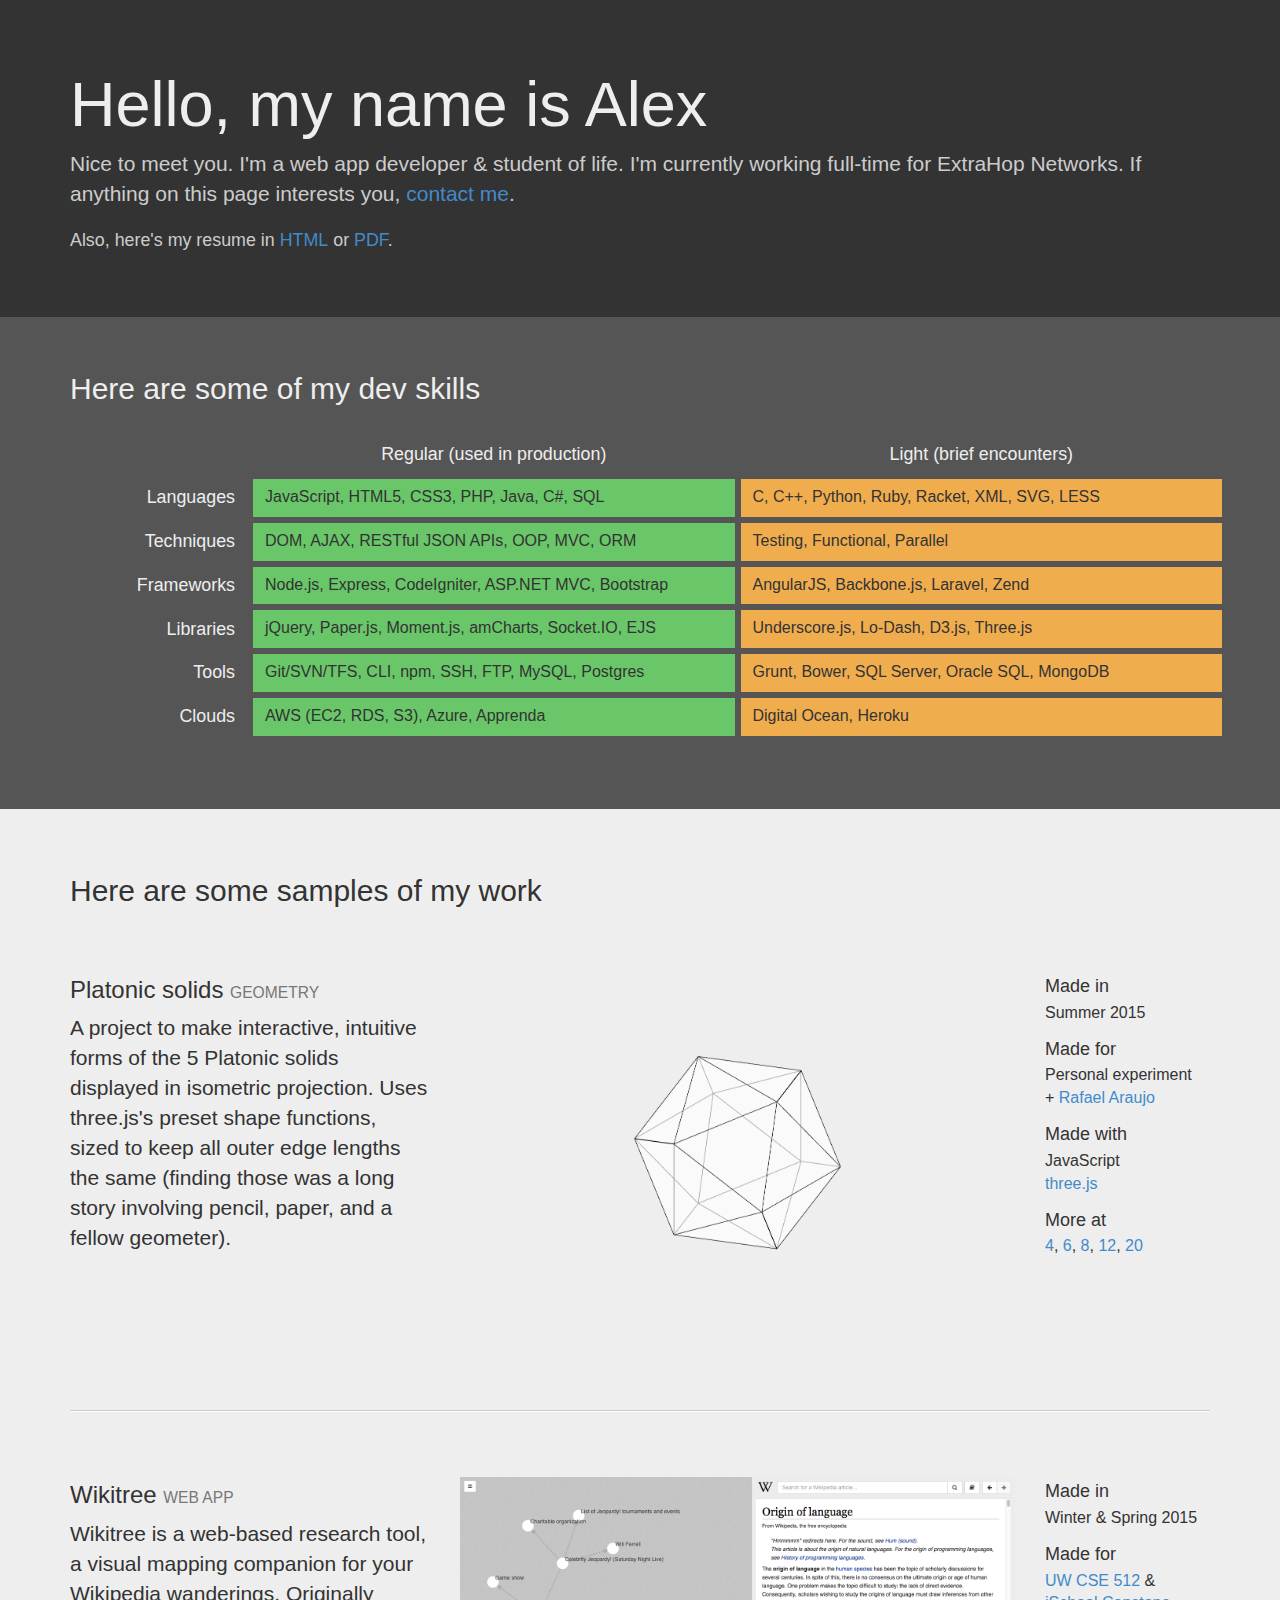
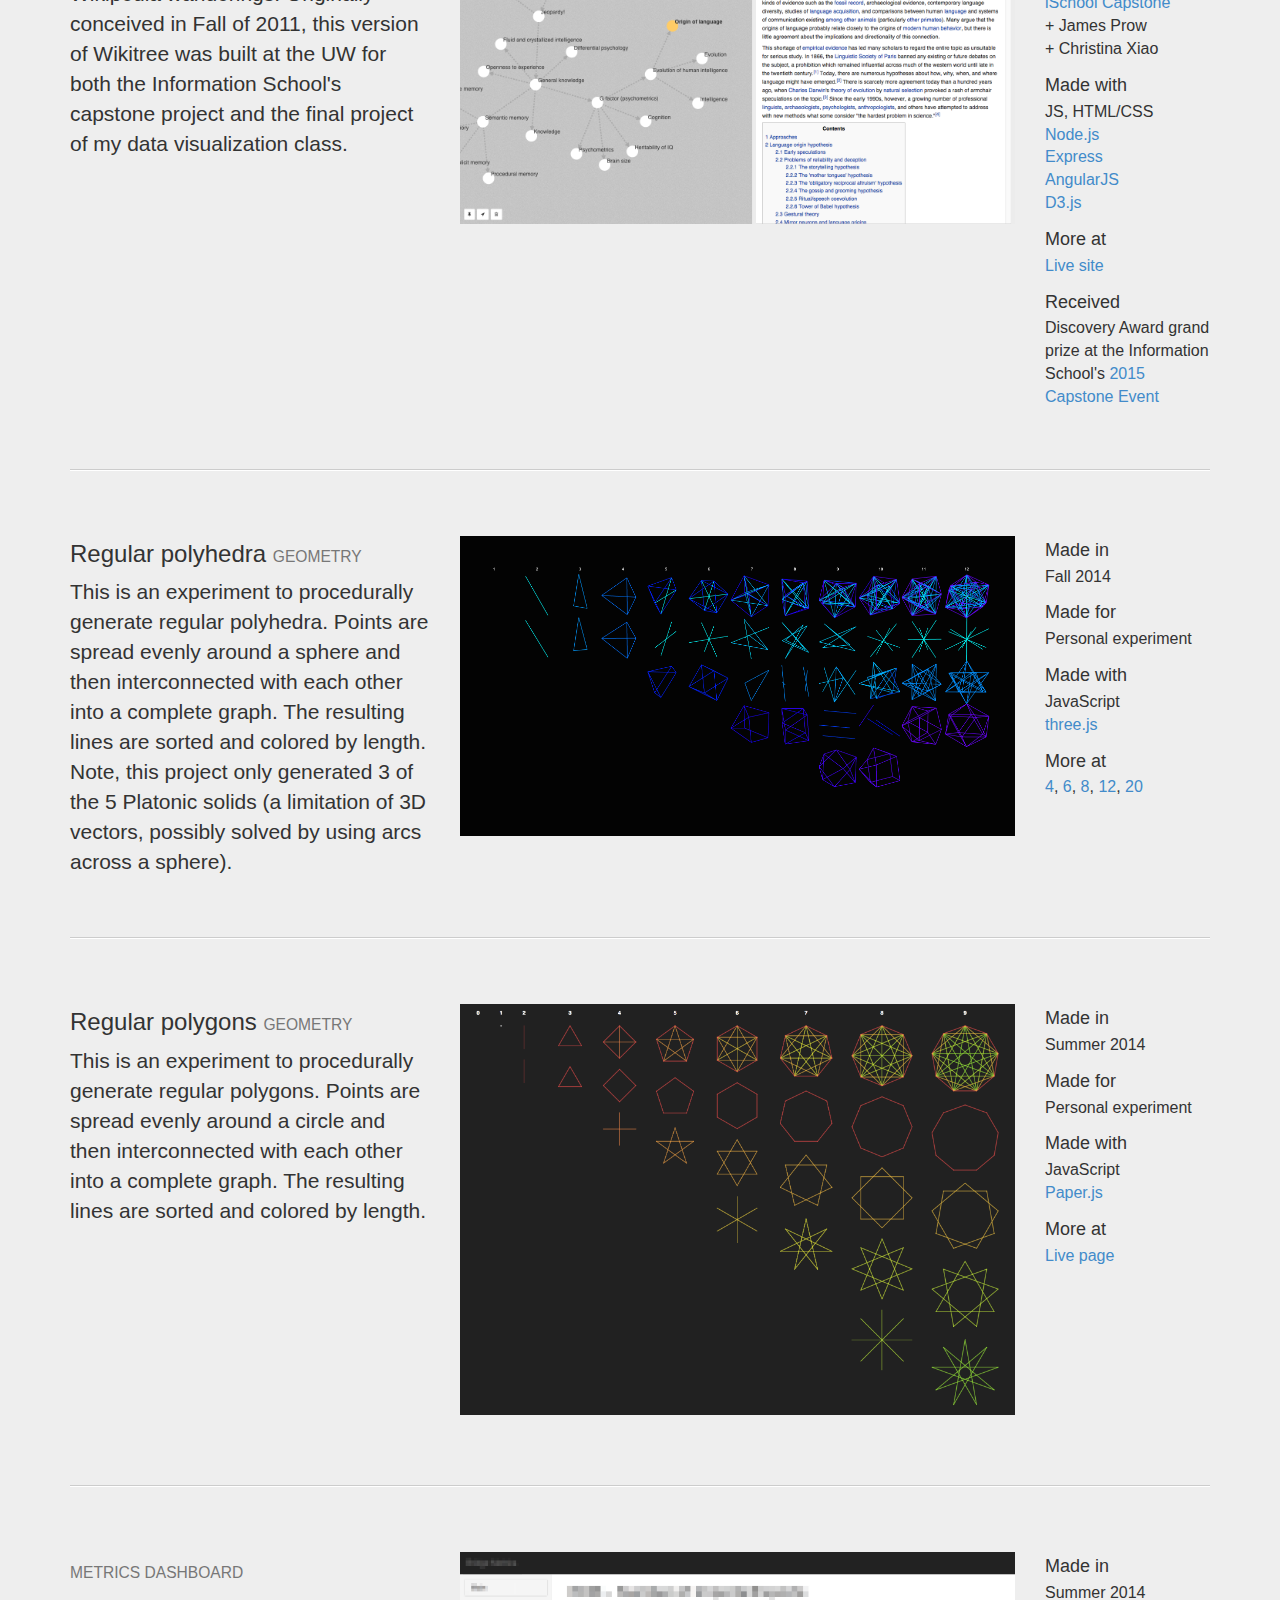
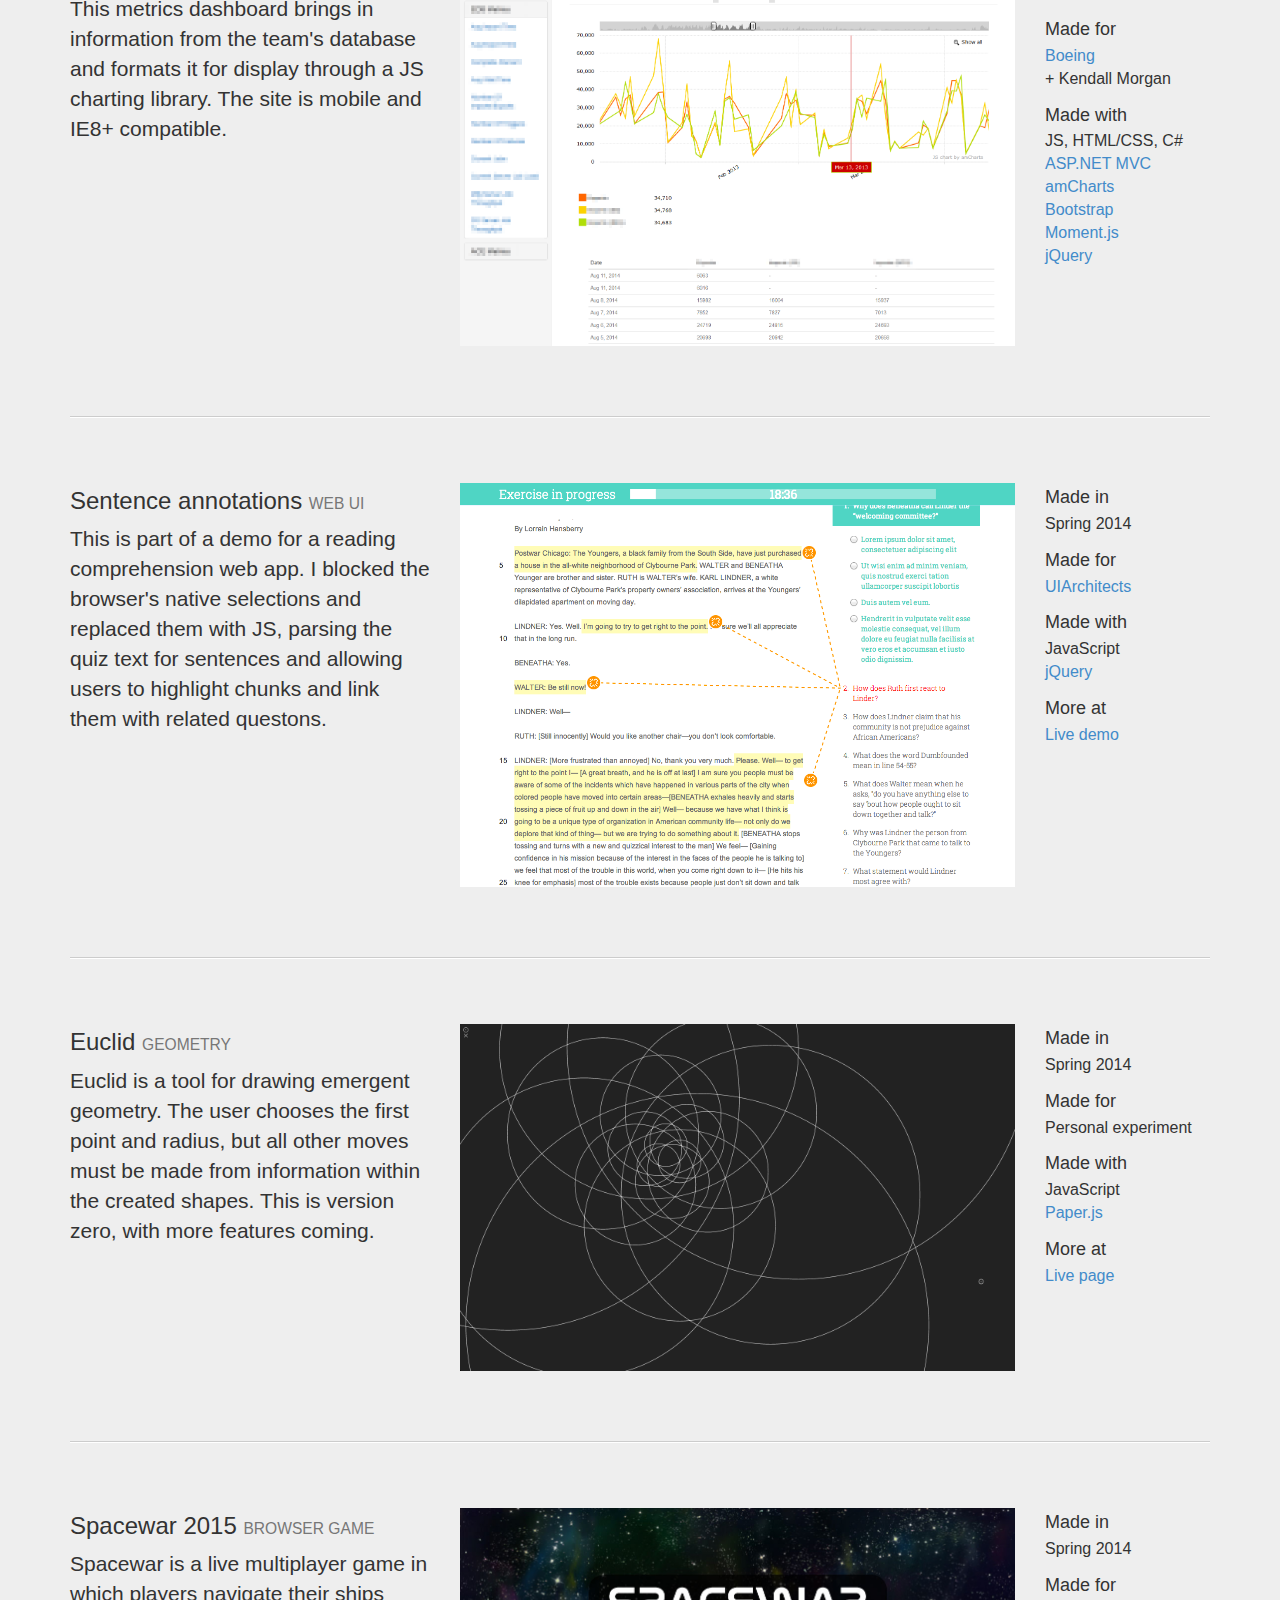
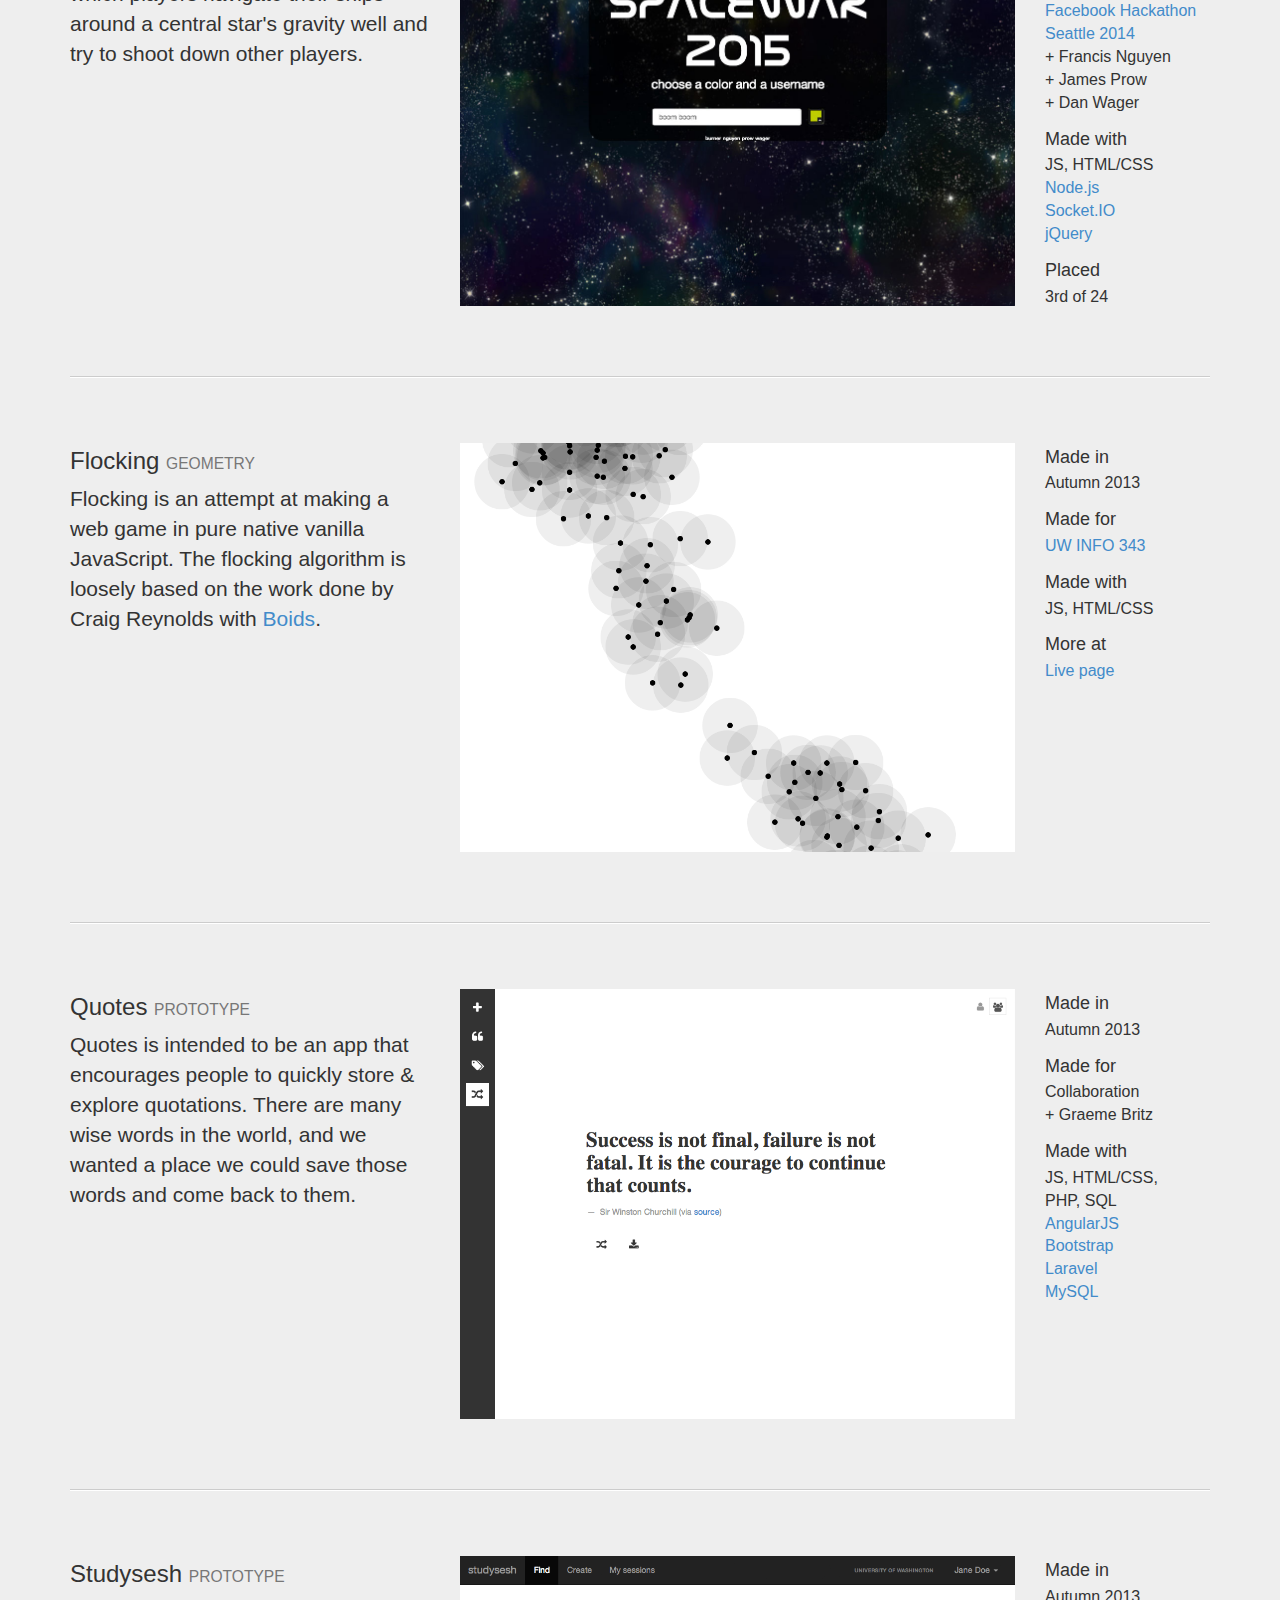
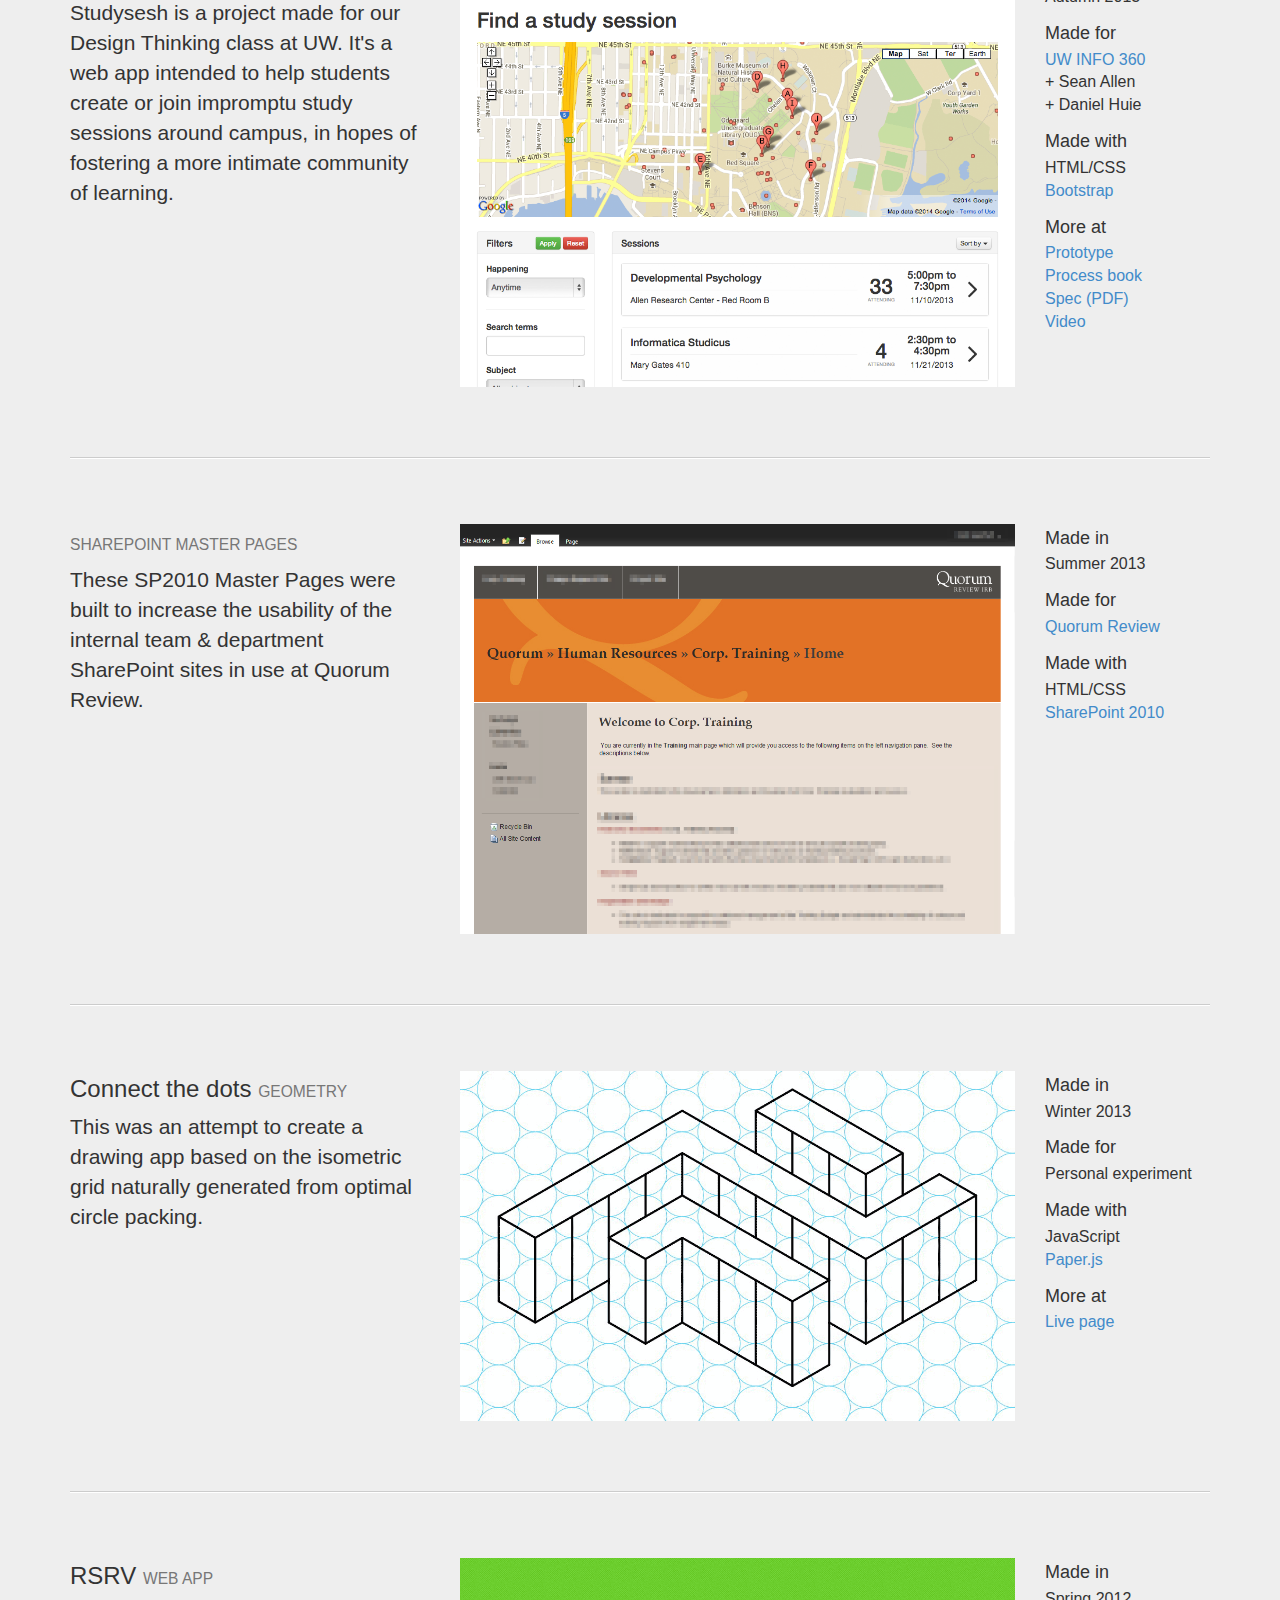
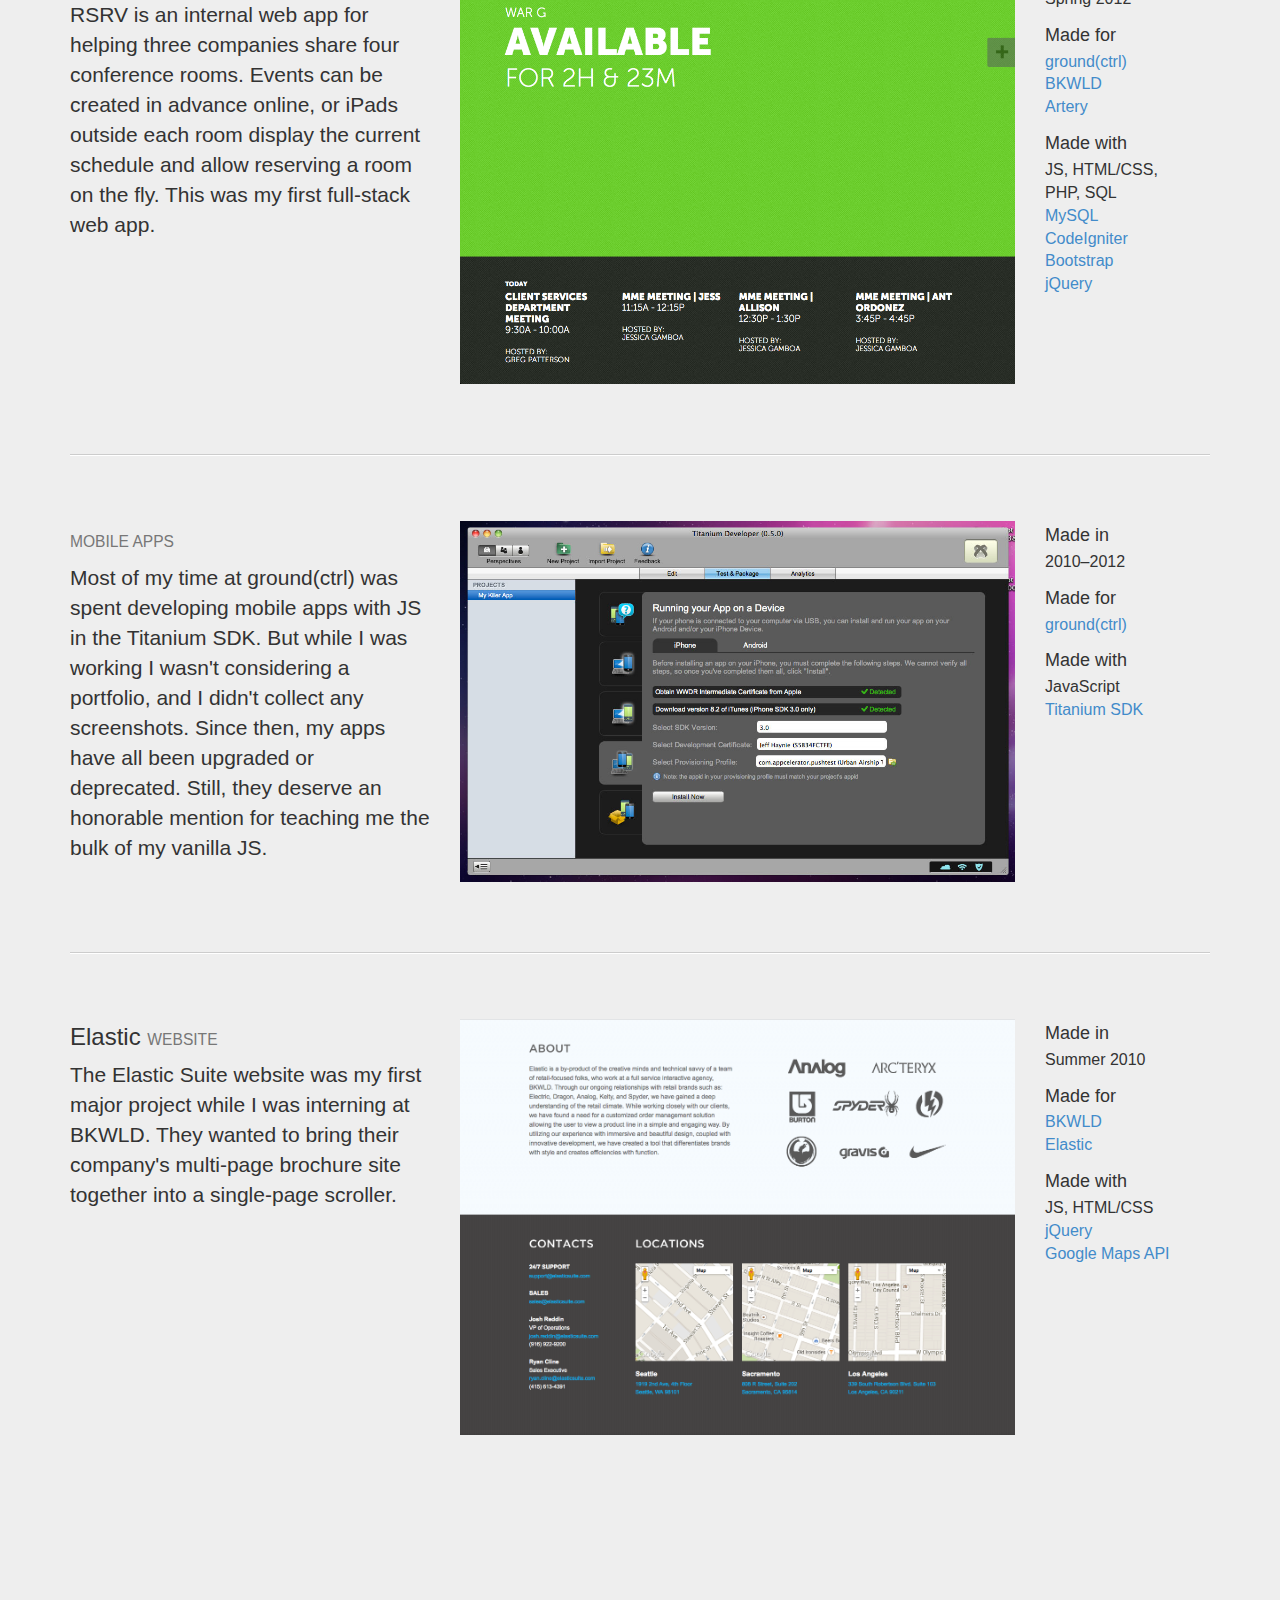
==== portfolio/index.html @ cf2a6597 "frist" ====
<!DOCTYPE html>
<html lang="en">
<head>
	<meta charset="utf-8">
	<meta http-equiv="X-UA-Compatible" content="IE=edge">
	<meta name="viewport" content="width=device-width, initial-scale=1">
	<title>Alex Burner - Portfolio</title>
	<meta name="author" content="Alex Burner">
	<meta name="description" content="Hello, this is a little about me as a developer and some samples of my work">
	<link rel="icon" type="image/ico" href="http://alexburner.com/favicon.ico">
	<link rel="stylesheet" type="text/css" href="css/bootstrap.min.css">
	<link rel="stylesheet" type="text/css" href="css/style.css">
	<script type="text/javascript" src="js/respond.js"></script>
</head>
<body>
	<div class="jumbotron hello-nice">
		<div class="container">
			<h1>
				Hello, my name is Alex
			</h1>
			<p>
				Nice to meet you. I'm a web app developer &amp; student of life. I'm currently working full-time for ExtraHop Networks. If anything on this page interests you, <a href="mailto:&#097;&#098;&#117;&#114;&#110;&#101;&#114;&#064;&#117;&#119;&#046;&#101;&#100;&#117;">contact&nbsp;me</a>.
			</p>
			<p>
				<small>
					Also, here's my resume in <a href="../resume" title="Alex Burner Resume 2014 - HTML">HTML</a>&nbsp;or&nbsp;<a href="../resume/files/Alex_Burner_Resume_2014.pdf" title="Alex Burner Resume 2014 - PDF">PDF</a>.
				</small>
			</p>
		</div>
	</div>
	<div class="jumbotron exp-lvls">
		<div class="container">
			<div class="row">
				<div class="col-sm-12">
					<h2>
						Here are some of my dev skills
					</h2>
				</div>
			</div>
		</div>
		<div class="container container-sm-height">
			<div class="row row-sm-height hidden-xs">
				<div class="col-sm-2 col-sm-height col-top">
					&nbsp;
				</div>
				<div class="col-sm-5 col-sm-height col-top">
					<div class="exp">
						<h3 class="title">
							Regular (used in production)
						</h3>
					</div>
				</div>
				<div class="col-sm-5 col-sm-height col-middle">
					<div class="exp">
						<h3 class="title">
							Light (brief encounters)
						</h3>
					</div>
				</div>
			</div>
			<div class="row row-sm-height visible-xs">
				<div class="col-sm-2 col-sm-height col-top">
					<h3 class="title">
						<i>
							Color key
						</i>
					</h3>
				</div>
				<div class="col-sm-5 col-sm-height col-top">
					<div class="exp-color exp-regular"></div>
					<div class="exp">
						<i>
							Regular (used in production)
						</i>
					</div>
				</div>
				<div class="col-sm-5 col-sm-height col-middle">
					<div class="exp-color exp-light"></div>
					<div class="exp">
						<i>
							Light (brief encounters)
						</i>
					</div>
				</div>
			</div>
			<div class="row row-sm-height">
				<div class="col-sm-2 col-sm-height col-middle">
					<h3 class="title">
						Languages
					</h3>
				</div>
				<div class="col-sm-5 col-sm-height col-top">
					<div class="exp-color exp-regular"></div>
					<div class="exp">
						JavaScript, HTML5, CSS3, PHP, Java, C#, SQL
					</div>
				</div>
				<div class="col-sm-5 col-sm-height col-top">
					<div class="exp-color exp-light"></div>
					<div class="exp">
						C, C++, Python, Ruby, Racket, XML, SVG, LESS
					</div>
				</div>
			</div>
			<div class="row row-sm-height">
				<div class="col-sm-2 col-sm-height col-middle">
					<h3 class="title">
						Techniques
					</h3>
				</div>
				<div class="col-sm-5 col-sm-height col-top">
					<div class="exp-color exp-regular"></div>
					<div class="exp">
						DOM, AJAX, RESTful JSON APIs, OOP, MVC, ORM
					</div>
				</div>
				<div class="col-sm-5 col-sm-height col-top">
					<div class="exp-color exp-light"></div>
					<div class="exp">
						Testing, Functional, Parallel
					</div>
				</div>
			</div>
			<div class="row row-sm-height">
				<div class="col-sm-2 col-sm-height col-middle">
					<h3 class="title">
						Frameworks
					</h3>
				</div>
				<div class="col-sm-5 col-sm-height col-top">
					<div class="exp-color exp-regular"></div>
					<div class="exp">
						Node.js, Express, CodeIgniter, ASP.NET MVC, Bootstrap
					</div>
				</div>
				<div class="col-sm-5 col-sm-height col-top">
					<div class="exp-color exp-light"></div>
					<div class="exp">
						AngularJS, Backbone.js, Laravel, Zend
					</div>
				</div>
			</div>
			<div class="row row-sm-height">
				<div class="col-sm-2 col-sm-height col-middle">
					<h3 class="title">
						Libraries
					</h3>
				</div>
				<div class="col-sm-5 col-sm-height col-top">
					<div class="exp-color exp-regular"></div>
					<div class="exp">
						jQuery, Paper.js, Moment.js, amCharts, Socket.IO, EJS
					</div>
				</div>
				<div class="col-sm-5 col-sm-height col-top">
					<div class="exp-color exp-light"></div>
					<div class="exp">
						Underscore.js, Lo-Dash, D3.js, Three.js
					</div>
				</div>
			</div>
			<div class="row row-sm-height">
				<div class="col-sm-2 col-sm-height col-middle">
					<h3 class="title">
						Tools
					</h3>
				</div>
				<div class="col-sm-5 col-sm-height col-top">
					<div class="exp-color exp-regular"></div>
					<div class="exp">
						Git/SVN/TFS, CLI, npm, SSH, FTP, MySQL, Postgres
					</div>
				</div>
				<div class="col-sm-5 col-sm-height col-top">
					<div class="exp-color exp-light"></div>
					<div class="exp">
						Grunt, Bower, SQL Server, Oracle SQL, MongoDB
					</div>
				</div>
			</div>
			<div class="row row-sm-height">
				<div class="col-sm-2 col-sm-height col-middle">
					<h3 class="title">
						Clouds
					</h3>
				</div>
				<div class="col-sm-5 col-sm-height col-top">
					<div class="exp-color exp-regular"></div>
					<div class="exp">
						AWS (EC2, RDS, S3), Azure, Apprenda
					</div>
				</div>
				<div class="col-sm-5 col-sm-height col-top">
					<div class="exp-color exp-light"></div>
					<div class="exp">
						Digital Ocean, Heroku
					</div>
				</div>
			</div>
		</div>
	</div>
	<div class="jumbotron work-samples">
		<div class="container">
			<div class="row">
				<div class="col-sm-12">
					<h2>
						Here are some samples of my work
					</h2>
				</div>
			</div>
			<div class="row">
				<div class="work-sample">
					<div class="col-lg-4 col-sm-12 description">
						<h3>
							Platonic solids
							<small>Geometry</small>
						</h3>
						<p>
							A project to make interactive, intuitive forms of the 5 Platonic solids displayed in isometric projection. Uses three.js's preset shape functions, sized to keep all outer edge lengths the same (finding those was a long story involving pencil, paper, and a fellow geometer).
						</p>
					</div>
					<div class="col-lg-6 col-sm-8">
						<div class="screenshot">
							<a href="http://patterns.website/experiments/threejs/polyhedra/readymade/opacity/12-icosa.html" title="Icosahedron">
								<img class="img-responsive" src="img/platonics.png">
							</a>
						</div>
					</div>
					<div class="col-lg-2 col-sm-4 metadata">
						<h4>
							Made in
						</h4>
						<ul class="list-unstyled">
							<li>
								Summer 2015
							</li>
						</ul>
						<h4>
							Made for
						</h4>
						<ul class="list-unstyled">
							<li>
								Personal experiment
							</li>
							<li>
								+
								<a href="http://www.rafael-araujo.com/" title="Rafael Araujo">
									Rafael Araujo
								</a>
							</li>
						</ul>
						<h4>
							Made with
						</h4>
						<ul class="list-unstyled">
							<li>
								JavaScript
							</li>
							<li>
								<a href="http://threejs.org/" title="three.js">
									three.js
								</a>
							</li>
						</ul>
						<h4>
							More at
						</h4>
						<ul class="list-unstyled">
							<li>
								<a href="http://patterns.website/experiments/threejs/polyhedra/readymade/opacity/04-tetra.html" title="Tetrahedron">
									4</a>,
								<a href="http://patterns.website/experiments/threejs/polyhedra/readymade/opacity/06-octa.html" title="Octahedron">
									6</a>,
								<a href="http://patterns.website/experiments/threejs/polyhedra/readymade/opacity/08-hexa.html" title="Hexahedron">
									8</a>,
								<a href="http://patterns.website/experiments/threejs/polyhedra/readymade/opacity/12-icosa.html" title="Icosahedron">
									12</a>,
								<a href="http://patterns.website/experiments/threejs/polyhedra/readymade/opacity/20-dodeca.html" title="Dodecahedron">
									20
								</a>
							</li>
						</ul>
					</div>
				</div>
			</div>
			<hr>
			<div class="row">
				<div class="work-sample">
					<div class="col-lg-4 col-sm-12 description">
						<h3>
							Wikitree
							<small>Web app</small>
						</h3>
						<p>
							Wikitree is a web-based research tool, a visual mapping companion for your Wikipedia wanderings. Originally conceived in Fall of 2011, this version of Wikitree was built at the UW for both the Information School's capstone project and the final project of my data visualization class.
						</p>
					</div>
					<div class="col-lg-6 col-sm-8">
						<div class="screenshot">
							<a href="http://wikitree.website" title="Wikitree">
								<img class="img-responsive" src="img/wikitree.png">
							</a>
						</div>
					</div>
					<div class="col-lg-2 col-sm-4 metadata">
						<h4>
							Made in
						</h4>
						<ul class="list-unstyled">
							<li>
								Winter &amp; Spring 2015
							</li>
						</ul>
						<h4>
							Made for
						</h4>
						<ul class="list-unstyled">
							<li>
								<a href="http://courses.cs.washington.edu/courses/cse512/15sp/" title="UW CSE 512">
									UW CSE 512
								</a>
								&amp;
							</li>
							<li>
								<a href="https://ischool.uw.edu/capstone" title="Information School capstone">
									iSchool Capstone
								</a>
							</li>
							<li>
								+ James Prow
							</li>
							<li>
								+ Christina Xiao
							</li>
						</ul>
						<h4>
							Made with
						</h4>
						<ul class="list-unstyled">
							<li>
								JS, HTML/CSS
							</li>
							<li>
								<a href="https://nodejs.org/" title="Node.js">
									Node.js
								</a>
							</li>
							<li>
								<a href="http://expressjs.com/" title="Express">
									Express
								</a>
							</li>
							<li>
								<a href="https://angularjs.org/" title="AngularJS">
									AngularJS
								</a>
							</li>
							<li>
								<a href="http://d3js.org/" title="D3.js">
									D3.js
								</a>
							</li>
						</ul>
						<h4>
							More at
						</h4>
						<ul class="list-unstyled">
							<li>
								<a href="http://wikitree.website" title="Wikitree">
									Live site
								</a>
							</li>
						</ul>
						<h4>
							Received
						</h4>
						<ul class="list-unstyled">
							<li>
								Discovery Award grand prize at the Information School's
								<a href="https://ischool.uw.edu/capstone/2015-capstone-event" title="2015 Capstone Event">
									2015 Capstone Event
								</a>
							</li>
						</ul>
					</div>
				</div>
			</div>
			<hr>
			<div class="row">
				<div class="work-sample">
					<div class="col-lg-4 col-sm-12 description">
						<h3>
							Regular polyhedra
							<small>Geometry</small>
						</h3>
						<p>
							This is an experiment to procedurally generate regular polyhedra. Points are spread evenly around a sphere and then interconnected with each other into a complete graph. The resulting lines are sorted and colored by length. Note, this project only generated 3 of the 5 Platonic solids (a limitation of 3D vectors, possibly solved by using arcs across a sphere).
						</p>
					</div>
					<div class="col-lg-6 col-sm-8">
						<div class="screenshot">
							<a href="http://patterns.website/experiments/threejs/polyhedra/explode-series.html" title="Regular polyhedra">
								<img class="img-responsive" src="img/polyhedra.png">
							</a>
						</div>
					</div>
					<div class="col-lg-2 col-sm-4 metadata">
						<h4>
							Made in
						</h4>
						<ul class="list-unstyled">
							<li>
								Fall 2014
							</li>
						</ul>
						<h4>
							Made for
						</h4>
						<ul class="list-unstyled">
							<li>
								Personal experiment
							</li>
						</ul>
						<h4>
							Made with
						</h4>
						<ul class="list-unstyled">
							<li>
								JavaScript
							</li>
							<li>
								<a href="http://threejs.org/" title="three.js">
									three.js
								</a>
							</li>
						</ul>
						<h4>
							More at
						</h4>
						<ul class="list-unstyled">
							<li>
								<a href="http://patterns.website/experiments/threejs/polyhedra/plato-1/04-tetrahedron.html" title="Tetrahedron(?)">
									4</a>,
								<a href="http://patterns.website/experiments/threejs/polyhedra/plato-1/06-octahedron.html" title="Octahedron(?)">
									6</a>,
								<a href="http://patterns.website/experiments/threejs/polyhedra/plato-1/08-hexahedron.html" title="Hexahedron(?)">
									8</a>,
								<a href="http://patterns.website/experiments/threejs/polyhedra/plato-1/12-icosahedron.html" title="Icosahedron(?)">
									12</a>,
								<a href="http://patterns.website/experiments/threejs/polyhedra/plato-1/20-dodecahedron.html" title="Dodecahedron(?)">
									20
								</a>
							</li>
						</ul>
					</div>
				</div>
			</div>
			<hr>
			<div class="row">
				<div class="work-sample">
					<div class="col-lg-4 col-sm-12 description">
						<h3>
							Regular polygons
							<small>Geometry</small>
						</h3>
						<p>
							This is an experiment to procedurally generate regular polygons. Points are spread evenly around a circle and then interconnected with each other into a complete graph. The resulting lines are sorted and colored by length.
						</p>
					</div>
					<div class="col-lg-6 col-sm-8">
						<div class="screenshot">
							<a href="http://patterns.website/experiments/paperjs/other/polygon-numbers.html" title="Regular polygons">
								<img class="img-responsive" src="img/polygons.png">
							</a>
						</div>
					</div>
					<div class="col-lg-2 col-sm-4 metadata">
						<h4>
							Made in
						</h4>
						<ul class="list-unstyled">
							<li>
								Summer 2014
							</li>
						</ul>
						<h4>
							Made for
						</h4>
						<ul class="list-unstyled">
							<li>
								Personal experiment
							</li>
						</ul>
						<h4>
							Made with
						</h4>
						<ul class="list-unstyled">
							<li>
								JavaScript
							</li>
							<li>
								<a href="http://paperjs.org/" title="Paper.js">
									Paper.js
								</a>
							</li>
						</ul>
						<h4>
							More at
						</h4>
						<ul class="list-unstyled">
							<li>
								<a href="http://patterns.website/experiments/paperjs/other/polygon-numbers.html" title="Regular polygons">
									Live page
								</a>
							</li>
						</ul>
					</div>
				</div>
			</div>
			<hr>
			<div class="row">
				<div class="work-sample">
					<div class="col-lg-4 col-sm-12 description">
						<h3>
							<small>Metrics dashboard</small>
						</h3>
						<p>
							This metrics dashboard brings in information from the team's database and formats it for display through a JS charting library. The site is mobile and IE8+ compatible.
						</p>
					</div>
					<div class="col-lg-6 col-sm-8">
						<div class="screenshot">
							<a href="img/boeing.png" title="Boeing analytics screenshot">
								<img class="img-responsive" src="img/boeing.png">
							</a>
						</div>
					</div>
					<div class="col-lg-2 col-sm-4 metadata">
						<h4>
							Made in
						</h4>
						<ul class="list-unstyled">
							<li>
								Summer 2014
							</li>
						</ul>
						<h4>
							Made for
						</h4>
						<ul class="list-unstyled">
							<li>
								<a href="http://www.boeing.com/" title="Boeing">
									Boeing
								</a>
							</li>
							<li>
								+ Kendall Morgan
							</li>
						</ul>
						<h4>
							Made with
						</h4>
						<ul class="list-unstyled">
							<li>
								JS, HTML/CSS, C#
							</li>
							<li>
								<a href="http://www.asp.net/mvc" title="ASP.NET MVC">
									ASP.NET MVC
								</a>
							</li>
							<li>
								<a href="http://www.amcharts.com/javascript-charts/" title="amCharts">
									amCharts
								</a>
							</li>
							<li>
								<a href="http://getbootstrap.com/" title="Bootstrap">
									Bootstrap
								</a>
							</li>
							<li>
								<a href="http://momentjs.com/" title="Moment.js">
									Moment.js
								</a>
							</li>
							<li>
								<a href="http://jquery.com/" title="jQuery">
									jQuery
								</a>
							</li>
						</ul>
					</div>
				</div>
			</div>
			<hr>
			<div class="row">
				<div class="work-sample">
					<div class="col-lg-4 col-sm-12 description">
						<h3>
							Sentence annotations
							<small>Web UI</small>
						</h3>
						<p>
							This is part of a demo for a reading comprehension web app. I blocked the browser's native selections and replaced them with JS, parsing the quiz text for sentences and allowing users to highlight chunks and link them with related questons.
						</p>
					</div>
					<div class="col-lg-6 col-sm-8">
						<div class="screenshot">
							<a href="http://r2c.originalburn.com/sentence-annotation/R2C02-s2e-answerquestions.html" title="R2C sentence annotation demo">
								<img class="img-responsive" src="img/r2c.png">
							</a>
						</div>
					</div>
					<div class="col-lg-2 col-sm-4 metadata">
						<h4>
							Made in
						</h4>
						<ul class="list-unstyled">
							<li>
								Spring 2014
							</li>
						</ul>
						<h4>
							Made for
						</h4>
						<ul class="list-unstyled">
							<li>
								<a href="http://uiarchitects.com/" title="UIArchitects">
									UIArchitects
								</a>
							</li>
						</ul>
						<h4>
							Made with
						</h4>
						<ul class="list-unstyled">
							<li>
								JavaScript
							</li>
							<li>
								<a href="http://jquery.com/" title="jQuery">
									jQuery
								</a>
							</li>
						</ul>
						<h4>
							More at
						</h4>
						<ul class="list-unstyled">
							<li>
								<a href="http://r2c.originalburn.com/sentence-annotation/R2C02-s2e-answerquestions.html" title="R2C sentence annotation demo">
									Live demo
								</a>
							</li>
						</ul>
					</div>
				</div>
			</div>
			<hr>
			<div class="row">
				<div class="work-sample">
					<div class="col-lg-4 col-sm-12 description">
						<h3>
							Euclid
							<small>Geometry</small>
						</h3>
						<p>
							Euclid is a tool for drawing emergent geometry. The user chooses the first point and radius, but all other moves must be made from information within the created shapes. This is version zero, with more features coming.
						</p>
					</div>
					<div class="col-lg-6 col-sm-8">
						<div class="screenshot">
							<a href="http://knickknacks.originalburn.com/drawtool/euclid/zero.html" title="Euclid screenshot">
								<img class="img-responsive" src="img/euclid.png">
							</a>
						</div>
					</div>
					<div class="col-lg-2 col-sm-4 metadata">
						<h4>
							Made in
						</h4>
						<ul class="list-unstyled">
							<li>
								Spring 2014
							</li>
						</ul>
						<h4>
							Made for
						</h4>
						<ul class="list-unstyled">
							<li>
								Personal experiment
							</li>
						</ul>
						<h4>
							Made with
						</h4>
						<ul class="list-unstyled">
							<li>
								JavaScript
							</li>
							<li>
								<a href="http://paperjs.org/" title="Paper.js">
									Paper.js
								</a>
							</li>
						</ul>
						<h4>
							More at
						</h4>
						<ul class="list-unstyled">
							<li>
								<a href="http://knickknacks.originalburn.com/drawtool/euclid/zero.html" title="Euclid">
									Live page
								</a>
							</li>
						</ul>
					</div>
				</div>
			</div>
			<hr>
			<div class="row">
				<div class="work-sample">
					<div class="col-lg-4 col-sm-12 description">
						<h3>
							Spacewar 2015
							<small>Browser game</small>
						</h3>
						<p>
							Spacewar is a live multiplayer game in which players navigate their ships around a central star's gravity well and try to shoot down other players.
						</p>
					</div>
					<div class="col-lg-6 col-sm-8">
						<div class="screenshot">
							<a href="img/spacewar.jpg" title="SpaceWar screenshot">
								<img class="img-responsive" src="img/spacewar.jpg">
							</a>
						</div>
					</div>
					<div class="col-lg-2 col-sm-4 metadata">
						<h4>
							Made in
						</h4>
						<ul class="list-unstyled">
							<li>
								Spring 2014
							</li>
						</ul>
						<h4>
							Made for
						</h4>
						<ul class="list-unstyled">
							<li>
								<a href="https://www.facebook.com/events/780426148649298/" title="Facebook Hackathon Seattle 2014">
									Facebook Hackathon Seattle&nbsp;2014
								</a>
							</li>
							<li>
								+ Francis Nguyen
							</li>
							<li>
								+ James Prow
							</li>
							<li>
								+ Dan Wager
							</li>
						</ul>
						<h4>
							Made with
						</h4>
						<ul class="list-unstyled">
							<li>
								JS, HTML/CSS
							</li>
							<li>
								<a href="http://nodejs.org/" title="Node.js">
									Node.js
								</a>
							</li>
							<li>
								<a href="http://socket.io/" title="Socket.IO">
									Socket.IO
								</a>
							</li>
							<li>
								<a href="http://jquery.com/" title="jQuery">
									jQuery
								</a>
							</li>
						</ul>
						<h4>
							Placed
						</h4>
						<ul class="list-unstyled">
							<li>
								3rd of 24
							</li>
						</ul>
					</div>
				</div>
			</div>
			<hr>
			<div class="row">
				<div class="work-sample">
					<div class="col-lg-4 col-sm-12 description">
						<h3>
							Flocking
							<small>Geometry</small>
						</h3>
						<p>
							Flocking is an attempt at making a web game in pure native vanilla JavaScript. The flocking algorithm is loosely based on the work done by Craig Reynolds with <a href="http://www.red3d.com/cwr/boids/" title="Boids">Boids</a>.
						</p>
					</div>
					<div class="col-lg-6 col-sm-8">
						<div class="screenshot">
							<a href="http://flocking.originalburn.com/flock.html" title="Flocking screenshot">
								<img class="img-responsive" src="img/flocking.png">
							</a>
						</div>
					</div>
					<div class="col-lg-2 col-sm-4 metadata">
						<h4>
							Made in
						</h4>
						<ul class="list-unstyled">
							<li>
								Autumn 2013
							</li>
						</ul>
						<h4>
							Made for
						</h4>
						<ul class="list-unstyled">
							<li>
								<a href="http://www.washington.edu/students/crscat/info.html#info343" title="UW INFO 343">
									UW INFO 343
								</a>
							</li>
						</ul>
						<h4>
							Made with
						</h4>
						<ul class="list-unstyled">
							<li>
								JS, HTML/CSS
							</li>
						</ul>
						<h4>
							More at
						</h4>
						<ul class="list-unstyled">
							<li>
								<a href="http://flocking.originalburn.com/flock.html" title="Flocking">
									Live page
								</a>
							</li>
						</ul>
					</div>
				</div>
			</div>
			<hr>
			<div class="row">
				<div class="work-sample">
					<div class="col-lg-4 col-sm-12 description">
						<h3>
							Quotes
							<small>Prototype</small>
						</h3>
						<p>
							Quotes is intended to be an app that encourages people to quickly store &amp; explore quotations. There are many wise words in the world, and we wanted a place we could save those words and come back to them.
						</p>
					</div>
					<div class="col-lg-6 col-sm-8">
						<div class="screenshot">
							<a href="img/quotes.png" title="Quotes screenshot">
								<img class="img-responsive" src="img/quotes.png">
							</a>
						</div>
					</div>
					<div class="col-lg-2 col-sm-4 metadata">
						<h4>
							Made in
						</h4>
						<ul class="list-unstyled">
							<li>
								Autumn 2013
							</li>
						</ul>
						<h4>
							Made for
						</h4>
						<ul class="list-unstyled">
							<li>
								Collaboration
							</li>
							<li>
								+
								Graeme Britz
							</li>
						</ul>
						<h4>
							Made with
						</h4>
						<ul class="list-unstyled">
							<li>
								JS, HTML/CSS, PHP,&nbsp;SQL
							</li>
							<li>
								<a href="https://angularjs.org/" title="AngularJS">
									AngularJS
								</a>
							</li>
							<li>
								<a href="http://getbootstrap.com/" title="Bootstrap">
									Bootstrap
								</a>
							</li>
							<li>
								<a href="http://laravel.com/" title="Laravel">
									Laravel
								</a>
							</li>
							<li>
								<a href="http://www.mysql.com/" title="MySQL">
									MySQL
								</a>
							</li>
						</ul>
					</div>
				</div>
			</div>
			<hr>
			<div class="row">
				<div class="work-sample">
					<div class="col-lg-4 col-sm-12 description">
						<h3>
							Studysesh
							<small>Prototype</small>
						</h3>
						<p>
							Studysesh is a project made for our Design Thinking class at UW. It's a web app intended to help students create or join impromptu study sessions around campus, in hopes of fostering a more intimate community of learning.
						</p>
					</div>
					<div class="col-lg-6 col-sm-8">
						<div class="screenshot">
							<a href="http://pages.originalburn.com/studysesh/find.html" title="Studysesh Prototype" title="Studysesh screenshot">
								<img class="img-responsive" src="img/studysesh.png">
							</a>
						</div>
					</div>
					<div class="col-lg-2 col-sm-4 metadata">
						<h4>
							Made in
						</h4>
						<ul class="list-unstyled">
							<li>
								Autumn 2013
							</li>
						</ul>
						<h4>
							Made for
						</h4>
						<ul class="list-unstyled">
							<li>
								<a href="http://www.washington.edu/students/crscat/info.html#info360" title="UW INFO 360">
									UW INFO 360
								</a>
							</li>
							<li>
								+ Sean Allen
							</li>
							<li>
								+ Daniel Huie
							</li>
						</ul>
						<h4>
							Made with
						</h4>
						<ul class="list-unstyled">
							<li>
								HTML/CSS
							</li>
							<li>
								<a href="http://getbootstrap.com/" title="Bootstrap">
									Bootstrap
								</a>
							</li>
						</ul>
						<h4>
							More at
						</h4>
						<ul class="list-unstyled">
							<li>
								<a href="http://pages.originalburn.com/studysesh/find.html" title="Studysesh Prototype">
									Prototype
								</a>
							</li>
							<li>
								<a href="http://pages.originalburn.com/studysesh-processbook/" title="Studysesh Process book">
									Process book
								</a>
							</li>
							<li>
								<a href="files/360spec.pdf" title="Studysesh Spec">
									Spec (PDF)
								</a>
							</li>
							<li>
								<a href="https://www.youtube.com/watch?v=zCQvvi5Fyt8" title="Studysesh Video">
									Video
								</a>
							</li>
						</ul>
					</div>
				</div>
			</div>
			<hr>
			<div class="row">
				<div class="work-sample">
					<div class="col-lg-4 col-sm-12 description">
						<h3>
							<small>SharePoint Master Pages</small>
						</h3>
						<p>
							These SP2010 Master Pages were built to increase the usability of the internal team &amp; department SharePoint sites in use at Quorum Review.
						</p>
					</div>
					<div class="col-lg-6 col-sm-8">
						<div class="screenshot">
							<a href="img/quorum.png" title="Quorum SharePoint screenshot">
								<img class="img-responsive" src="img/quorum.png">
							</a>
						</div>
					</div>
					<div class="col-lg-2 col-sm-4 metadata">
						<h4>
							Made in
						</h4>
						<ul class="list-unstyled">
							<li>
								Summer 2013
							</li>
						</ul>
						<h4>
							Made for
						</h4>
						<ul class="list-unstyled">
							<li>
								<a href="http://www.quorumreview.com/" title="Quorum Review">
									Quorum Review
								</a>
							</li>
						</ul>
						<h4>
							Made with
						</h4>
						<ul class="list-unstyled">
							<li>
								HTML/CSS
							</li>
							<li>
								<a href="http://msdn.microsoft.com/en-us/library/office/dd776256(v=office.12).aspx" title="SharePoint 2010">
									SharePoint 2010
								</a>
							</li>
						</ul>
					</div>
				</div>
			</div>
			<hr>
			<div class="row">
				<div class="work-sample">
					<div class="col-lg-4 col-sm-12 description">
						<h3>
							Connect the dots
							<small>Geometry</small>
						</h3>
						<p>
							This was an attempt to create a drawing app based on the isometric grid naturally generated from optimal circle packing.
						</p>
					</div>
					<div class="col-lg-6 col-sm-8">
						<div class="screenshot">
							<a href="http://knickknacks.originalburn.com/originals/connect_the_dots_graph.html" title="Connect the dots" title="Connect the dots screenshot">
								<img class="img-responsive" src="img/connect.png">
							</a>
						</div>
					</div>
					<div class="col-lg-2 col-sm-4 metadata">
						<h4>
							Made in
						</h4>
						<ul class="list-unstyled">
							<li>
								Winter 2013
							</li>
						</ul>
						<h4>
							Made for
						</h4>
						<ul class="list-unstyled">
							<li>
								Personal experiment
							</li>
						</ul>
						<h4>
							Made with
						</h4>
						<ul class="list-unstyled">
							<li>
								JavaScript
							</li>
							<li>
								<a href="http://paperjs.org/" title="Euclid">
									Paper.js
								</a>
							</li>
						</ul>
						<h4>
							More at
						</h4>
						<ul class="list-unstyled">
							<li>
								<a href="http://knickknacks.originalburn.com/originals/connect_the_dots_graph.html" title="Connect the dots">
									Live page
								</a>
							</li>
						</ul>
					</div>
				</div>
			</div>
			<hr>
			<div class="row">
				<div class="work-sample">
					<div class="col-lg-4 col-sm-12 description">
						<h3>
							RSRV
							<small>Web app</small>
						</h3>
						<p>
							RSRV is an internal web app for helping three companies share four conference rooms. Events can be created in advance online, or iPads outside each room display the current schedule and allow reserving a room on the fly. This was my first full-stack web app.
						</p>
					</div>
					<div class="col-lg-6 col-sm-8">
						<div class="screenshot">
							<a href="img/rsrv.png" title="RSRV screenshot">
								<img class="img-responsive" src="img/rsrv.png">
							</a>
						</div>
					</div>
					<div class="col-lg-2 col-sm-4 metadata">
						<h4>
							Made in
						</h4>
						<ul class="list-unstyled">
							<li>
								Spring 2012
							</li>
						</ul>
						<h4>
							Made for
						</h4>
						<ul class="list-unstyled">
							<li>
								<a href="http://groundctrl.com/" title="ground(ctrl)">
									ground(ctrl)
								</a>
							</li>
							<li>
								<a href="http://bkwld.com/" title="BKWLD">
									BKWLD
								</a>
							</li>
							<li>
								<a href="http://arteryrecordings.com/" title="Artery">
									Artery
								</a>
							</li>
						</ul>
						<h4>
							Made with
						</h4>
						<ul class="list-unstyled">
							<li>
								JS, HTML/CSS, PHP,&nbsp;SQL
							</li>
							<li>
								<a href="http://www.mysql.com/" title="MySQL">
									MySQL
								</a>
							</li>
							<li>
								<a href="https://ellislab.com/codeigniter" title="CodeIgniter">
									CodeIgniter
								</a>
							</li>
							<li>
								<a href="http://getbootstrap.com/" title="Bootstrap">
									Bootstrap
								</a>
							</li>
							<li>
								<a href="http://jquery.com/" title="jQuery">
									jQuery
								</a>
							</li>
						</ul>
					</div>
				</div>
			</div>
			<hr>
			<div class="row">
				<div class="work-sample">
					<div class="col-lg-4 col-sm-12 description">
						<h3>
							<small>Mobile apps</small>
						</h3>
						<p>
							Most of my time at ground(ctrl) was spent developing mobile apps with JS in the Titanium SDK. But while I was working I wasn't considering a portfolio, and I didn't collect any screenshots. Since then, my apps have all been upgraded or deprecated. Still, they deserve an honorable mention for teaching me the bulk of my vanilla JS.
						</p>
					</div>
					<div class="col-lg-6 col-sm-8">
						<div class="screenshot">
							<a href="img/titanium.jpg" title="Titanium">
								<img class="img-responsive" src="img/titanium.jpg">
							</a>
						</div>
					</div>
					<div class="col-lg-2 col-sm-4 metadata">
						<h4>
							Made in
						</h4>
						<ul class="list-unstyled">
							<li>
								2010&ndash;2012
							</li>
						</ul>
						<h4>
							Made for
						</h4>
						<ul class="list-unstyled">
							<li>
								<a href="http://groundctrl.com/" title="ground(ctrl)">
									ground(ctrl)
								</a>
							</li>
						</ul>
						<h4>
							Made with
						</h4>
						<ul class="list-unstyled">
							<li>
								JavaScript
							</li>
							<li>
								<a href="http://www.appcelerator.com/titanium/titanium-sdk/" title="Titanium SDK">
									Titanium SDK
								</a>
							</li>
						</ul>
					</div>
				</div>
			</div>
			<hr>
			<div class="row">
				<div class="work-sample">
					<div class="col-lg-4 col-sm-12 description">
						<h3>
							Elastic
							<small>Website</small>
						</h3>
						<p>
							The Elastic Suite website was my first major project while I was interning at BKWLD. They wanted to bring their company's multi-page brochure site together into a single-page scroller.
						</p>
					</div>
					<div class="col-lg-6 col-sm-8">
						<div class="screenshot">
							<a href="img/elastic.png" title="Elastic">
								<img class="img-responsive" src="img/elastic.png">
							</a>
						</div>
					</div>
					<div class="col-lg-2 col-sm-4 metadata">
						<h4>
							Made in
						</h4>
						<ul class="list-unstyled">
							<li>
								Summer 2010
							</li>
						</ul>
						<h4>
							Made for
						</h4>
						<ul class="list-unstyled">
							<li>
								<a href="http://bkwld.com/" title="BKWLD">
									BKWLD
								</a>
							</li>
							<li>
								<a href="http://www.elasticsuite.com/" title="Elastic">
									Elastic
								</a>
							</li>
						</ul>
						<h4>
							Made with
						</h4>
						<ul class="list-unstyled">
							<li>
								JS, HTML/CSS
							</li>
							<li>
								<a href="http://jquery.com/" title="jQuery">
									jQuery
								</a>
							</li>
							<li>
								<a href="https://developers.google.com/maps/" title="Google Maps API">
									Google Maps API
								</a>
							</li>
						</ul>
					</div>
				</div>
			</div>
		</div>
	</div>
	<script type="text/javascript" src="js/jquery-1.11.1.min.js"></script>
	<script type="text/javascript" src="js/bootstrap.min.js"></script>
	<script type="text/javascript">
		// Discovered Firefox on windows and maybe more obey the law
		// and do not respect position:relative on display:table-cell
		// so I surrender, this is my final hackiness, I will target
		// those folk and kill their overinflated colors and give them
		// a degraded experience by just coloring in the columns
		$('.exp-color').each(function () {
			$this = $(this);
			$parent = $this.parent();
			if ($this.height() > $parent.height()) {
				$this.hide();
				$parent.css({
					'background-color': $this.css('background-color')
				});
			}
		});
		// I promise I'm usually more robust than this
		// I only have so much spare time for portfolios
	</script>
</body>
</html>
---- portfolio/css/style.css ----
/* 
columns of same height styles 
via http://www.minimit.com/articles/solutions-tutorials/bootstrap-3-responsive-columns-of-same-height
*/
.container-xs-height {
    display:table;
    padding-left:0px;
    padding-right:0px;
}
.row-xs-height {
    display:table-row;
}
.col-xs-height {
    display:table-cell;
    float:none;
}
@media (min-width: 768px) {
    .container-sm-height {
        display:table;
        padding-left:0px;
        padding-right:0px;
    }
    .row-sm-height {
        display:table-row;
    }
    .col-sm-height {
        display:table-cell;
        float:none;
    }
}
@media (min-width: 992px) {
    .container-md-height {
        display:table;
        padding-left:0px;
        padding-right:0px;
    }
    .row-md-height {
        display:table-row;
    }
    .col-md-height {
        display:table-cell;
        float:none;
    }
}
@media (min-width: 1200px) {
    .container-lg-height {
        display:table;
        padding-left:0px;
        padding-right:0px;
    }
    .row-lg-height {
        display:table-row;
    }
    .col-lg-height {
        display:table-cell;
        float:none;
    }
}

/* vertical alignment styles */
.col-top {
    vertical-align:top;
}
.col-middle {
    vertical-align:middle;
}
.col-bottom {
    vertical-align:bottom;
}

/* fix firefox responsive images */
.img-responsive {
    width: 100%
}



/*
typography hacks via Medium
 */
html {
	-ms-text-size-adjust: 100%;
	-webkit-text-size-adjust: 100%;
}
body {
	text-rendering: optimizeLegibility;
	-webkit-font-smoothing: antialiased;
	-moz-osx-font-smoothing: grayscale;
	-moz-font-feature-settings: "liga" on;
}




hr {
	margin-top: 50px;
	margin-bottom: 10px;
	border-top: 1px solid #CCC;
	border-bottom: 1px solid #FFF;
}


.jumbotron {
	margin: 0;
	padding-top: 30px;
}
.jumbotron.hello-nice {
	padding-top: 50px;
	background-color: #333;
	color: #CCC;
}
.jumbotron.hello-nice h1,
.jumbotron.hello-nice h2,
.jumbotron.hello-nice h3,
.jumbotron.hello-nice h4,
.jumbotron.hello-nice h5,
.jumbotron.hello-nice h6 {
	color: #EEE;
}
.jumbotron.exp-lvls {
	padding-top: 35px;
	padding-bottom: 70px;
	background-color: #555;
	color: #DDD;
}
.jumbotron.exp-lvls h1,
.jumbotron.exp-lvls h2,
.jumbotron.exp-lvls h3,
.jumbotron.exp-lvls h4,
.jumbotron.exp-lvls h5,
.jumbotron.exp-lvls h6 {
	color: #EEE;
}


.exp-lvls h2 {
	margin-bottom: 30px;
}
.exp-lvls .title {
	margin-top: 20px;
	margin-bottom: 10px;
	font-size: 17.85px;
	font-weight: 200;
	text-align: left;
}
@media (min-width: 768px) {
	.exp-lvls .title {
		margin-top: 10px;
		margin-bottom: 10px;
		text-align: right;
	}
}
.exp-lvls .exp .title {
	margin-top: 0;
	margin-bottom: 0;
	text-align: center;
}
.exp {
	position: relative;
	z-index: 5;
	padding: 10px 0 11px;
	font-size: 16px;
	color: #333;
}
.exp-color {
	position: absolute;
	top: 3px;
	left: 3px;
	right: 3px;
	bottom: 3px;
	background-color: #EEE;
}
.exp-heavy {
	background-color: #5bc0de;
}
.exp-regular {
	background-color: #69c669;
}
.exp-light {
	background-color: #f0ad4e;
}
.exp-desired {
	background-color: #d9534f;
}


.work-samples {
	padding-top: 45px;
	padding-bottom: 200px;
}
.work-sample {
	margin-top: 45px;
}
.work-sample .screenshot {
	margin-top: 10px;
	margin-bottom: 20px;
}
.work-sample .description {
	padding-bottom: 10px;
}
.work-sample .img-responsive {
	width: 100%;
}
.work-sample h1,
.work-sample h2,
.work-sample h3,
.work-sample h4,
.work-sample h5,
.work-sample h6 {
	margin-top: 15px;
}
.work-sample h1 > small,
.work-sample h2 > small,
.work-sample h3 > small,
.work-sample h4 > small,
.work-sample h5 > small,
.work-sample h6 > small {
	text-transform: uppercase;
}
.work-sample h4 {
	margin-bottom: 5px;
}
.work-sample p {
	margin: 0;
}
.work-sample li {
	font-size: 16px;
}
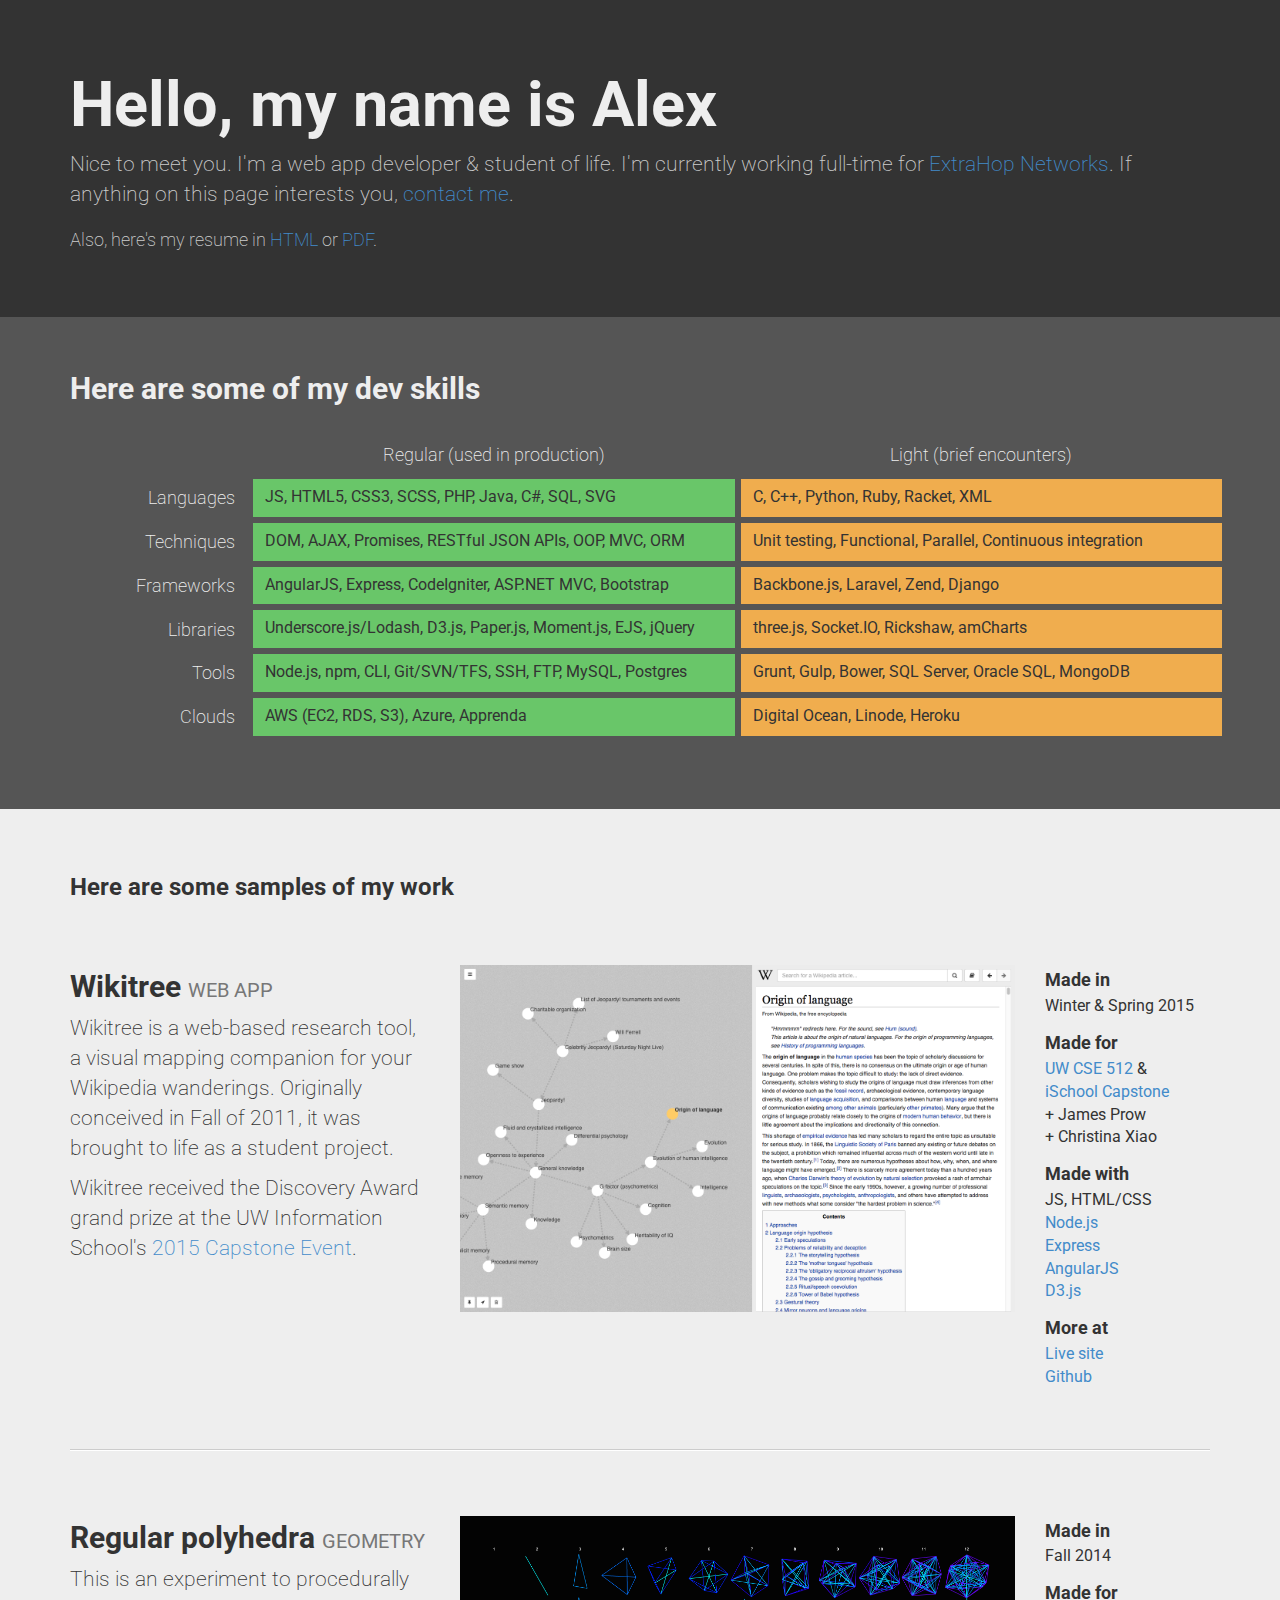
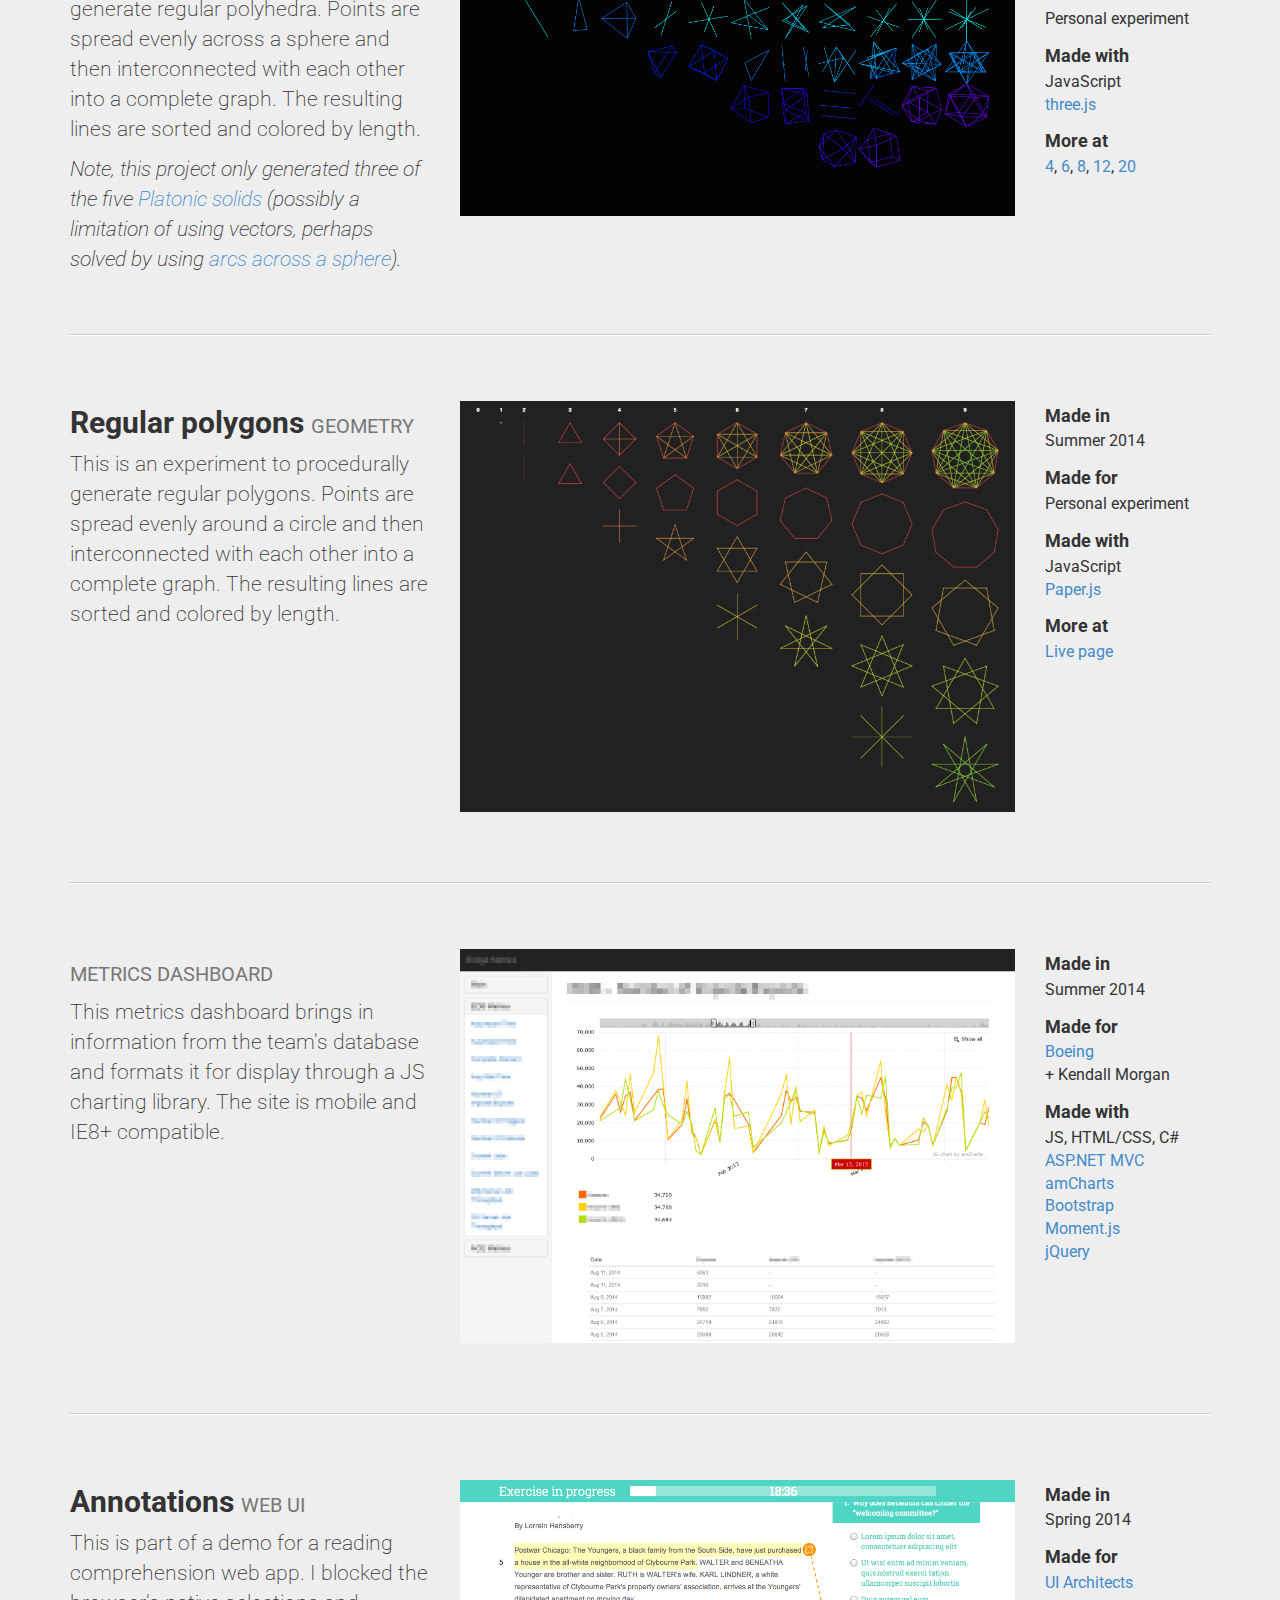
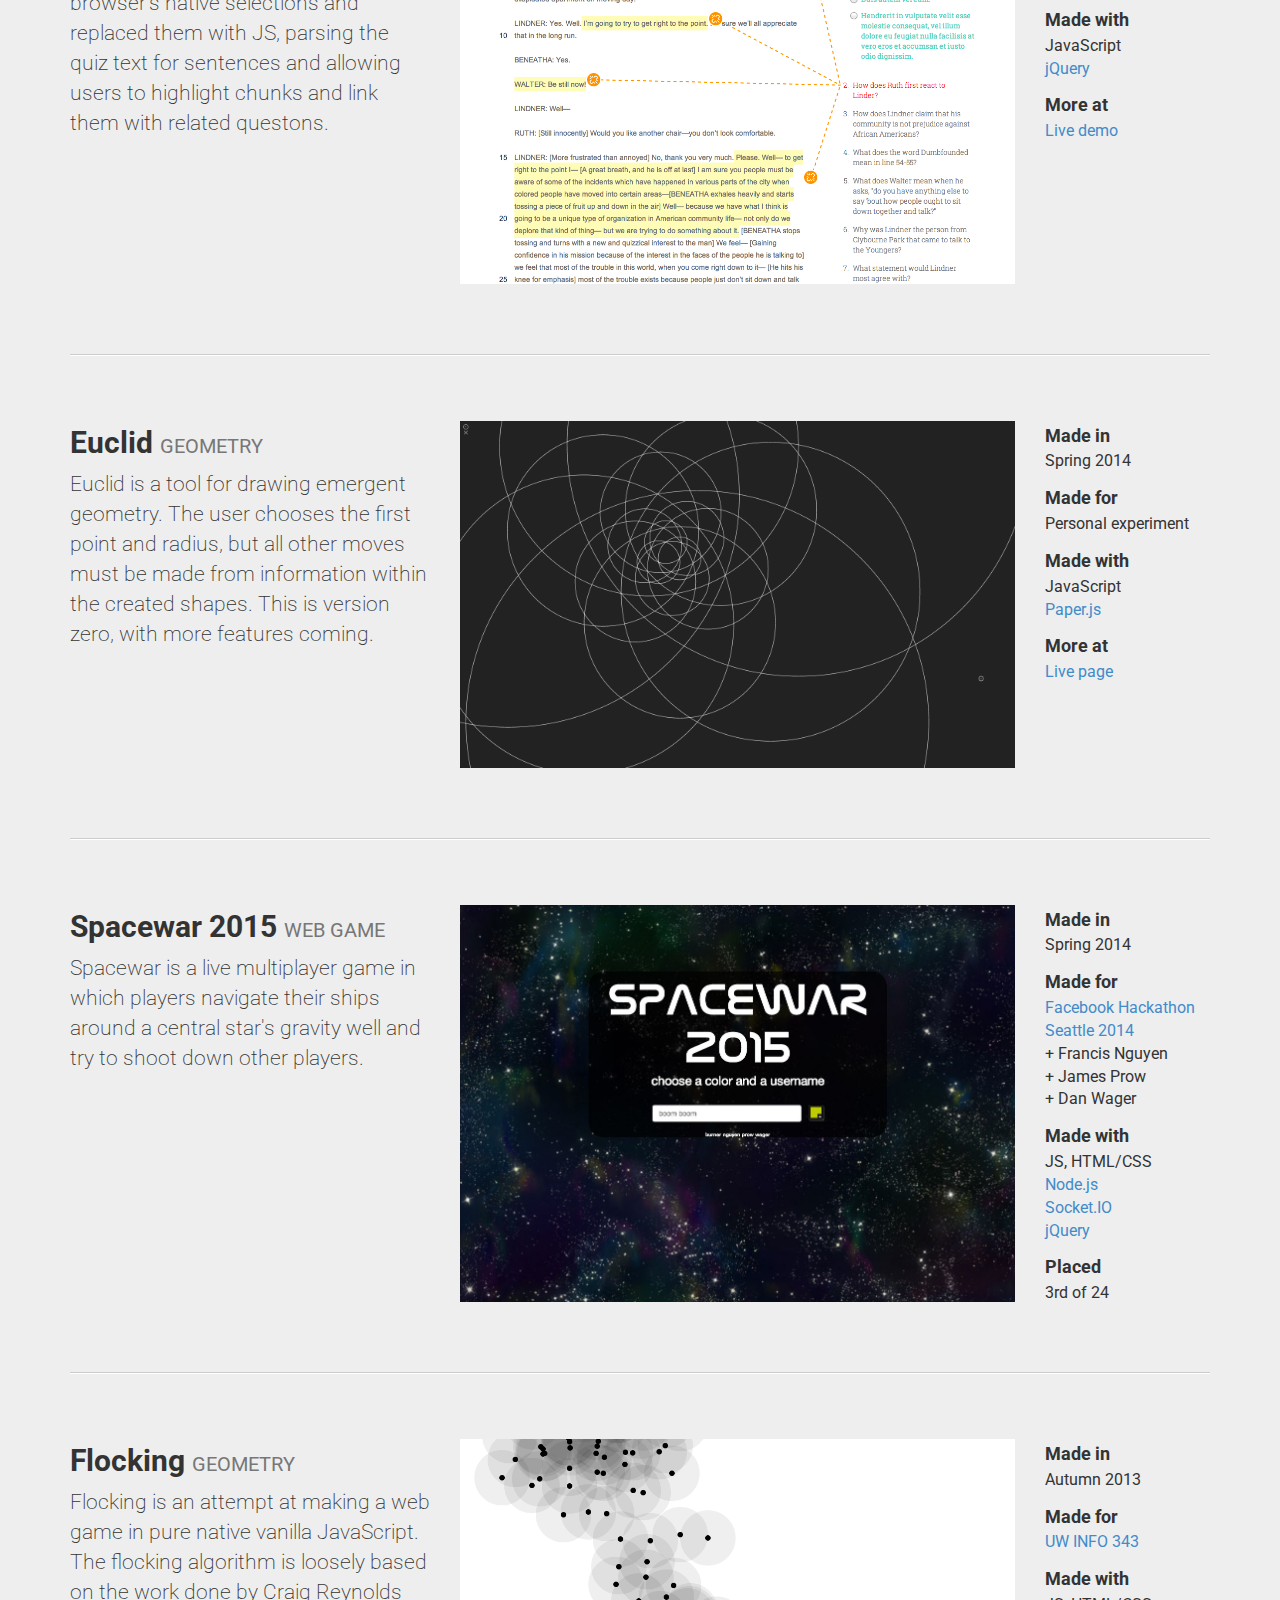
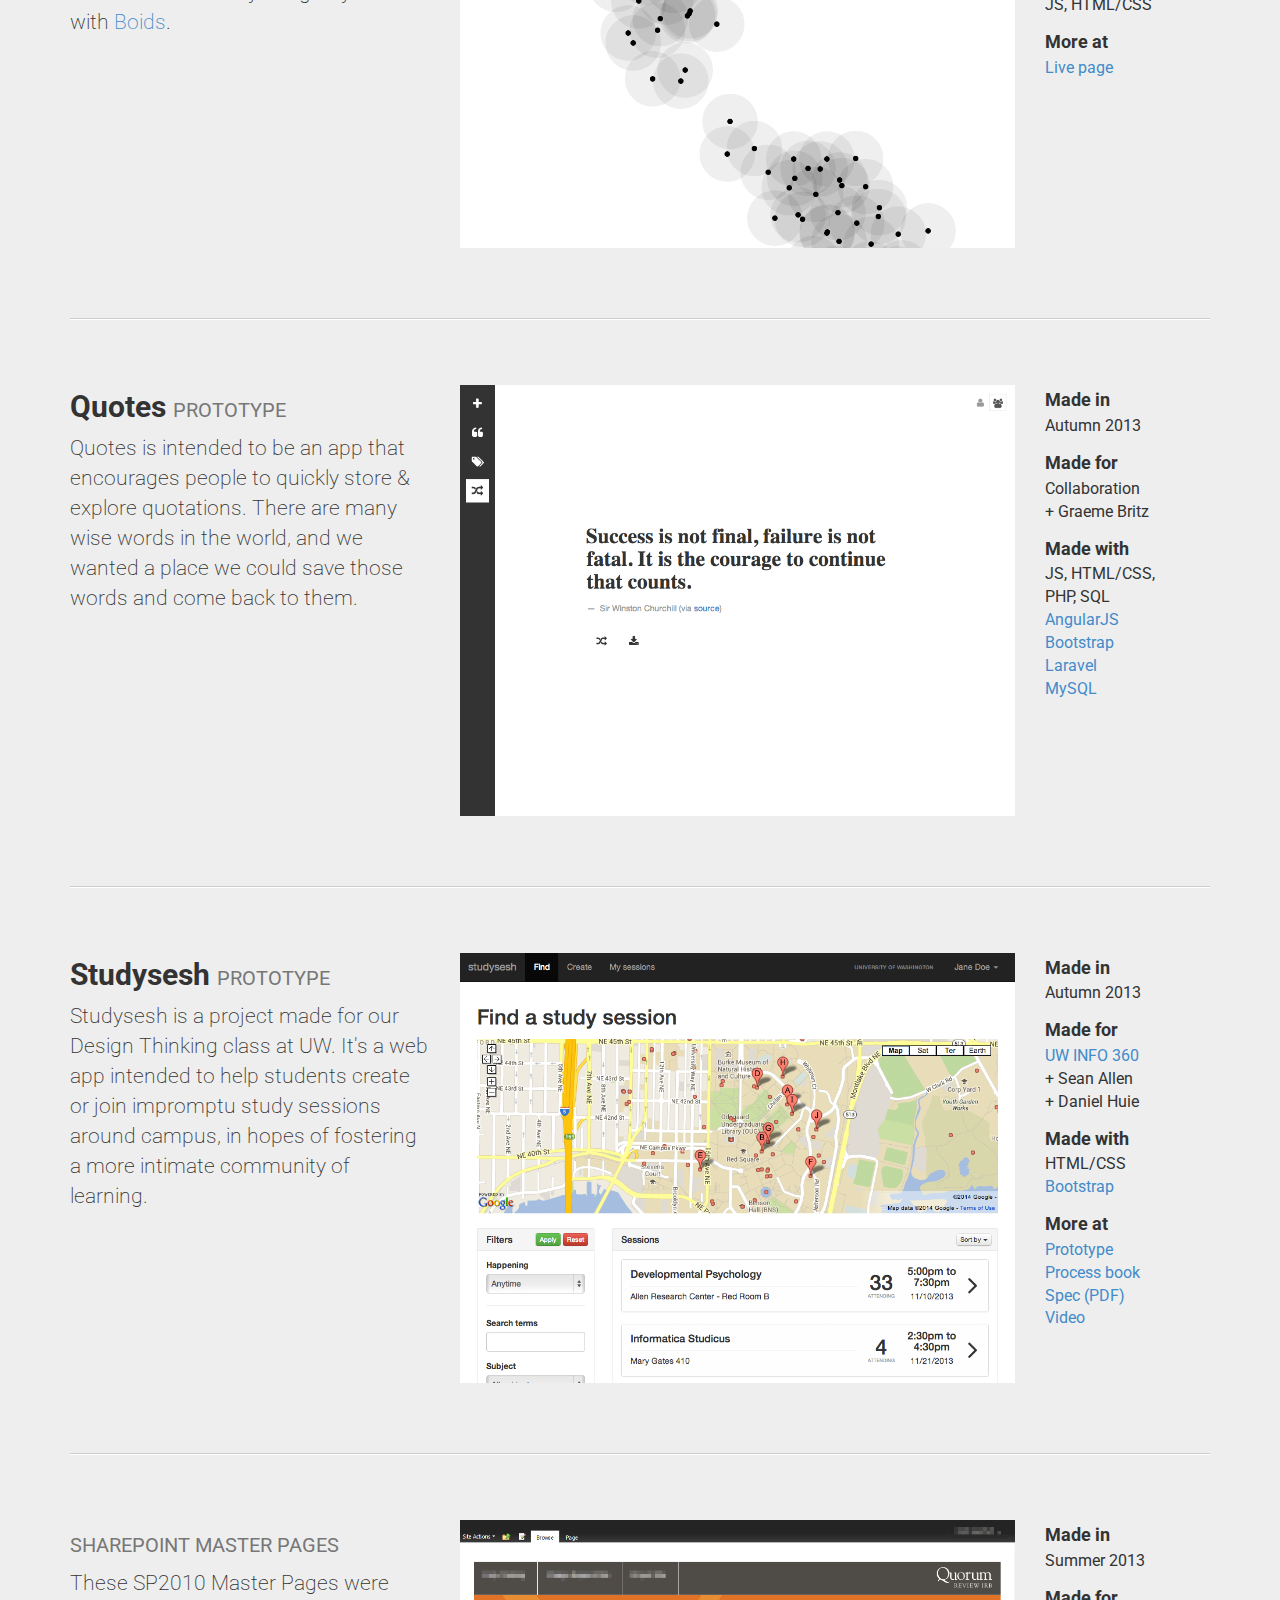
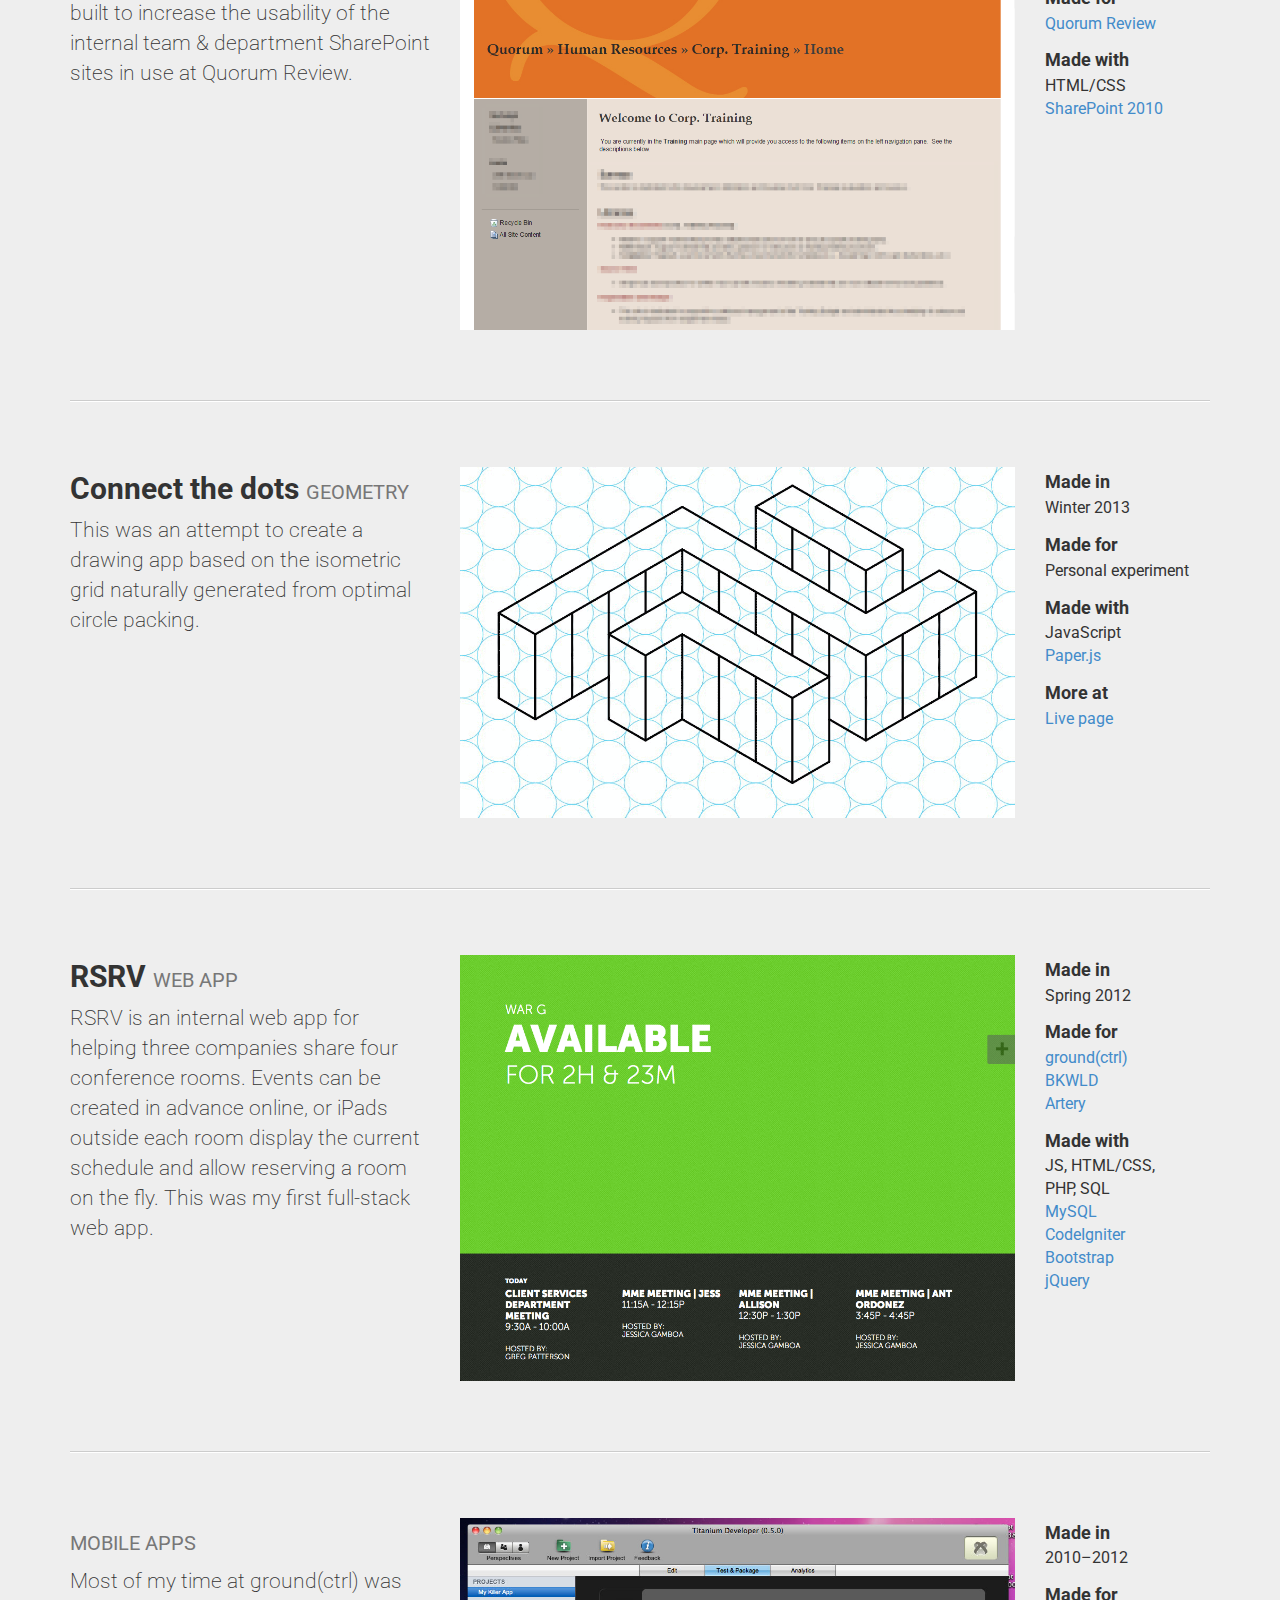
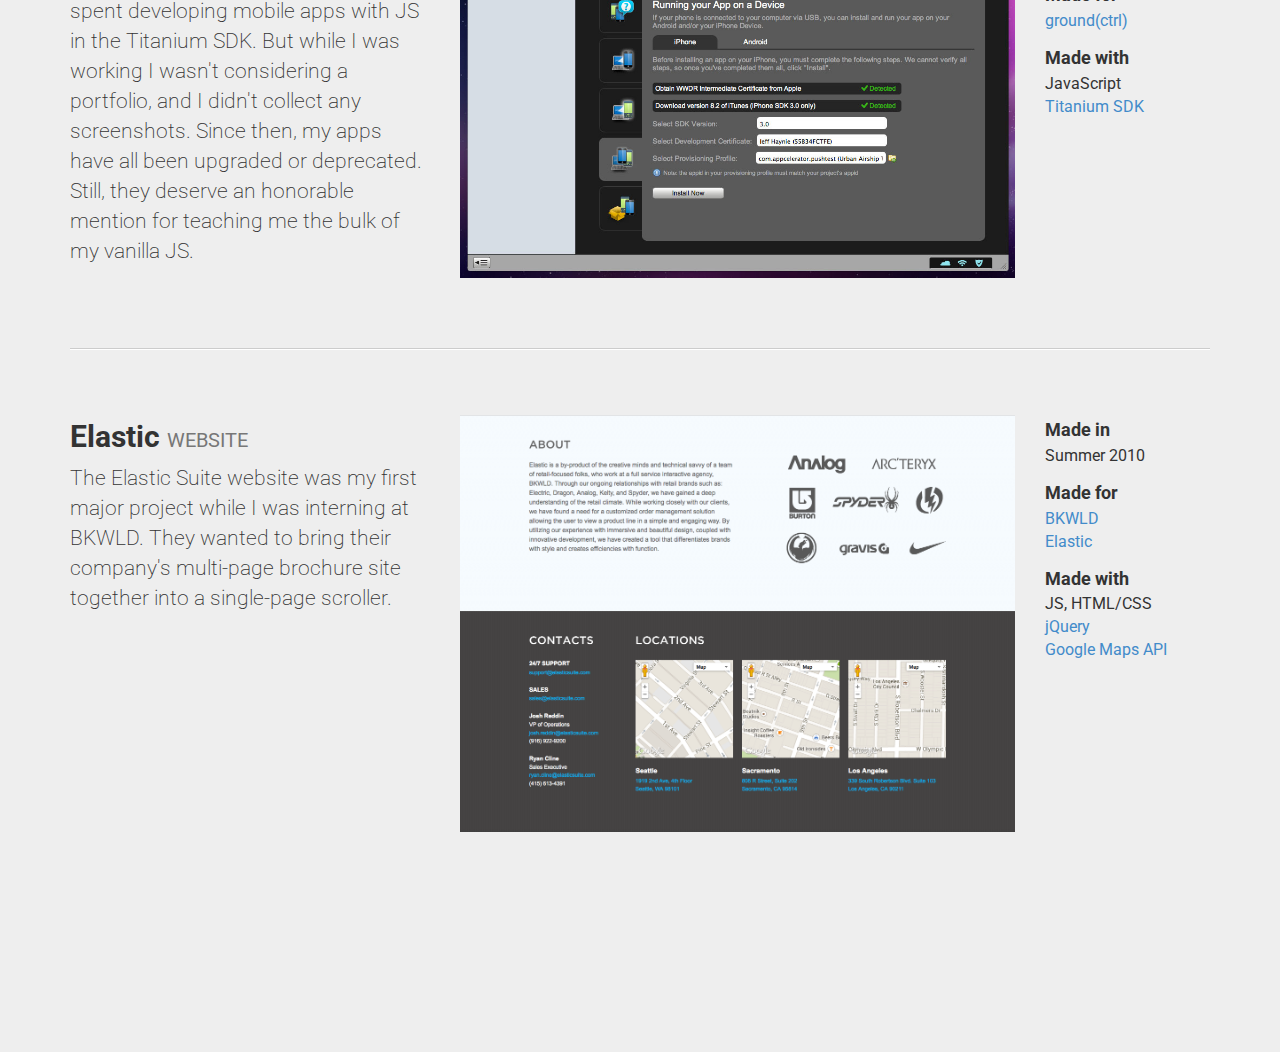
==== commit 90d699a9: "updates" ====
--- a/portfolio/index.html
+++ b/portfolio/index.html
@@ -8,6 +8,7 @@
 	<meta name="author" content="Alex Burner">
 	<meta name="description" content="Hello, this is a little about me as a developer and some samples of my work">
 	<link rel="icon" type="image/ico" href="http://alexburner.com/favicon.ico">
+	<link href='https://fonts.googleapis.com/css?family=Roboto:400,300,700,400italic,300italic' rel='stylesheet' type='text/css'>
 	<link rel="stylesheet" type="text/css" href="css/bootstrap.min.css">
 	<link rel="stylesheet" type="text/css" href="css/style.css">
 	<script type="text/javascript" src="js/respond.js"></script>
@@ -19,11 +20,11 @@
 				Hello, my name is Alex
 			</h1>
 			<p>
-				Nice to meet you. I'm a web app developer &amp; student of life. I'm currently working full-time for ExtraHop Networks. If anything on this page interests you, <a href="mailto:&#097;&#098;&#117;&#114;&#110;&#101;&#114;&#064;&#117;&#119;&#046;&#101;&#100;&#117;">contact&nbsp;me</a>.
+				Nice to meet you. I'm a web app developer &amp; student of life. I'm currently working full-time for <a target="_blank" href="https://www.extrahop.com/" title="ExtraHop Networks">ExtraHop Networks</a>. If anything on this page interests you, <a target="_blank" href="mailto:&#097;&#098;&#117;&#114;&#110;&#101;&#114;&#064;&#117;&#119;&#046;&#101;&#100;&#117;">contact&nbsp;me</a>.
 			</p>
 			<p>
 				<small>
-					Also, here's my resume in <a href="../resume" title="Alex Burner Resume 2014 - HTML">HTML</a>&nbsp;or&nbsp;<a href="../resume/files/Alex_Burner_Resume_2014.pdf" title="Alex Burner Resume 2014 - PDF">PDF</a>.
+					Also, here's my resume in <a target="_blank" href="../resume" title="Alex Burner Resume 2014 - HTML">HTML</a>&nbsp;or&nbsp;<a target="_blank" href="../resume/files/Alex_Burner_Resume_2014.pdf" title="Alex Burner Resume 2014 - PDF">PDF</a>.
 				</small>
 			</p>
 		</div>
@@ -47,14 +48,14 @@
 					<div class="exp">
 						<h3 class="title">
 							Regular (used in production)
-						</h3>
+						</h2>
 					</div>
 				</div>
 				<div class="col-sm-5 col-sm-height col-middle">
 					<div class="exp">
 						<h3 class="title">
 							Light (brief encounters)
-						</h3>
+						</h2>
 					</div>
 				</div>
 			</div>
@@ -64,7 +65,7 @@
 						<i>
 							Color key
 						</i>
-					</h3>
+					</h2>
 				</div>
 				<div class="col-sm-5 col-sm-height col-top">
 					<div class="exp-color exp-regular"></div>
@@ -87,18 +88,18 @@
 				<div class="col-sm-2 col-sm-height col-middle">
 					<h3 class="title">
 						Languages
-					</h3>
+					</h2>
 				</div>
 				<div class="col-sm-5 col-sm-height col-top">
 					<div class="exp-color exp-regular"></div>
 					<div class="exp">
-						JavaScript, HTML5, CSS3, PHP, Java, C#, SQL
+						JS, HTML5, CSS3, SCSS, PHP, Java, C#, SQL, SVG
 					</div>
 				</div>
 				<div class="col-sm-5 col-sm-height col-top">
 					<div class="exp-color exp-light"></div>
 					<div class="exp">
-						C, C++, Python, Ruby, Racket, XML, SVG, LESS
+						C, C++, Python, Ruby, Racket, XML
 					</div>
 				</div>
 			</div>
@@ -106,18 +107,18 @@
 				<div class="col-sm-2 col-sm-height col-middle">
 					<h3 class="title">
 						Techniques
-					</h3>
+					</h2>
 				</div>
 				<div class="col-sm-5 col-sm-height col-top">
 					<div class="exp-color exp-regular"></div>
 					<div class="exp">
-						DOM, AJAX, RESTful JSON APIs, OOP, MVC, ORM
+						DOM, AJAX, Promises, RESTful JSON APIs, OOP, MVC, ORM
 					</div>
 				</div>
 				<div class="col-sm-5 col-sm-height col-top">
 					<div class="exp-color exp-light"></div>
 					<div class="exp">
-						Testing, Functional, Parallel
+						Unit testing, Functional, Parallel, Continuous integration
 					</div>
 				</div>
 			</div>
@@ -125,18 +126,18 @@
 				<div class="col-sm-2 col-sm-height col-middle">
 					<h3 class="title">
 						Frameworks
-					</h3>
+					</h2>
 				</div>
 				<div class="col-sm-5 col-sm-height col-top">
 					<div class="exp-color exp-regular"></div>
 					<div class="exp">
-						Node.js, Express, CodeIgniter, ASP.NET MVC, Bootstrap
+						AngularJS, Express, CodeIgniter, ASP.NET MVC, Bootstrap
 					</div>
 				</div>
 				<div class="col-sm-5 col-sm-height col-top">
 					<div class="exp-color exp-light"></div>
 					<div class="exp">
-						AngularJS, Backbone.js, Laravel, Zend
+						Backbone.js, Laravel, Zend, Django
 					</div>
 				</div>
 			</div>
@@ -144,18 +145,18 @@
 				<div class="col-sm-2 col-sm-height col-middle">
 					<h3 class="title">
 						Libraries
-					</h3>
+					</h2>
 				</div>
 				<div class="col-sm-5 col-sm-height col-top">
 					<div class="exp-color exp-regular"></div>
 					<div class="exp">
-						jQuery, Paper.js, Moment.js, amCharts, Socket.IO, EJS
+						Underscore.js/Lodash, D3.js, Paper.js, Moment.js, EJS, jQuery
 					</div>
 				</div>
 				<div class="col-sm-5 col-sm-height col-top">
 					<div class="exp-color exp-light"></div>
 					<div class="exp">
-						Underscore.js, Lo-Dash, D3.js, Three.js
+						three.js, Socket.IO, Rickshaw, amCharts
 					</div>
 				</div>
 			</div>
@@ -163,18 +164,18 @@
 				<div class="col-sm-2 col-sm-height col-middle">
 					<h3 class="title">
 						Tools
-					</h3>
+					</h2>
 				</div>
 				<div class="col-sm-5 col-sm-height col-top">
 					<div class="exp-color exp-regular"></div>
 					<div class="exp">
-						Git/SVN/TFS, CLI, npm, SSH, FTP, MySQL, Postgres
+						Node.js, npm, CLI, Git/SVN/TFS, SSH, FTP, MySQL, Postgres
 					</div>
 				</div>
 				<div class="col-sm-5 col-sm-height col-top">
 					<div class="exp-color exp-light"></div>
 					<div class="exp">
-						Grunt, Bower, SQL Server, Oracle SQL, MongoDB
+						Grunt, Gulp, Bower, SQL Server, Oracle SQL, MongoDB
 					</div>
 				</div>
 			</div>
@@ -182,7 +183,7 @@
 				<div class="col-sm-2 col-sm-height col-middle">
 					<h3 class="title">
 						Clouds
-					</h3>
+					</h2>
 				</div>
 				<div class="col-sm-5 col-sm-height col-top">
 					<div class="exp-color exp-regular"></div>
@@ -193,7 +194,7 @@
 				<div class="col-sm-5 col-sm-height col-top">
 					<div class="exp-color exp-light"></div>
 					<div class="exp">
-						Digital Ocean, Heroku
+						Digital Ocean, Linode, Heroku
 					</div>
 				</div>
 			</div>
@@ -203,25 +204,26 @@
 		<div class="container">
 			<div class="row">
 				<div class="col-sm-12">
-					<h2>
+					<h3>
 						Here are some samples of my work
-					</h2>
-				</div>
-			</div>
-			<div class="row">
-				<div class="work-sample">
-					<div class="col-lg-4 col-sm-12 description">
-						<h3>
+					</h3>
+				</div>
+			</div>
+			<!--
+            <div class="row">
+				<div class="work-sample">
+					<div class="col-lg-4 col-sm-12 description">
+						<h2>
 							Platonic solids
 							<small>Geometry</small>
-						</h3>
-						<p>
-							A project to make interactive, intuitive forms of the 5 Platonic solids displayed in isometric projection. Uses three.js's preset shape functions, sized to keep all outer edge lengths the same (finding those was a long story involving pencil, paper, and a fellow geometer).
-						</p>
-					</div>
-					<div class="col-lg-6 col-sm-8">
-						<div class="screenshot">
-							<a href="http://patterns.website/experiments/threejs/polyhedra/readymade/opacity/12-icosa.html" title="Icosahedron">
+						</h2>
+						<p>
+							A project to make interactive, intuitive forms of the 5 Platonic solids displayed in isometric projection. Uses the <a target="_blank" href="http://threejs.org/" title="three.js">three.js</a> preset shape functions, sized to keep all outer edges the same length (finding those was a long story involving pencil, paper, and a <a target="_blank" href="http://www.rafael-araujo.com/" title="Rafael Araujo">fellow geometer</a>).
+						</p>
+					</div>
+					<div class="col-lg-6 col-sm-8">
+						<div class="screenshot">
+							<a target="_blank" href="http://patterns.website/experiments/threejs/polyhedra/readymade/opacity/12-icosa.html" title="Icosahedron">
 								<img class="img-responsive" src="img/platonics.png">
 							</a>
 						</div>
@@ -244,7 +246,7 @@
 							</li>
 							<li>
 								+
-								<a href="http://www.rafael-araujo.com/" title="Rafael Araujo">
+								<a target="_blank" href="http://www.rafael-araujo.com/" title="Rafael Araujo">
 									Rafael Araujo
 								</a>
 							</li>
@@ -257,7 +259,7 @@
 								JavaScript
 							</li>
 							<li>
-								<a href="http://threejs.org/" title="three.js">
+								<a target="_blank" href="http://threejs.org/" title="three.js">
 									three.js
 								</a>
 							</li>
@@ -267,15 +269,15 @@
 						</h4>
 						<ul class="list-unstyled">
 							<li>
-								<a href="http://patterns.website/experiments/threejs/polyhedra/readymade/opacity/04-tetra.html" title="Tetrahedron">
+								<a target="_blank" href="http://patterns.website/experiments/threejs/polyhedra/readymade/opacity/04-tetra.html" title="Tetrahedron">
 									4</a>,
-								<a href="http://patterns.website/experiments/threejs/polyhedra/readymade/opacity/06-octa.html" title="Octahedron">
+								<a target="_blank" href="http://patterns.website/experiments/threejs/polyhedra/readymade/opacity/06-octa.html" title="Octahedron">
 									6</a>,
-								<a href="http://patterns.website/experiments/threejs/polyhedra/readymade/opacity/08-hexa.html" title="Hexahedron">
+								<a target="_blank" href="http://patterns.website/experiments/threejs/polyhedra/readymade/opacity/08-hexa.html" title="Hexahedron">
 									8</a>,
-								<a href="http://patterns.website/experiments/threejs/polyhedra/readymade/opacity/12-icosa.html" title="Icosahedron">
+								<a target="_blank" href="http://patterns.website/experiments/threejs/polyhedra/readymade/opacity/12-icosa.html" title="Icosahedron">
 									12</a>,
-								<a href="http://patterns.website/experiments/threejs/polyhedra/readymade/opacity/20-dodeca.html" title="Dodecahedron">
+								<a target="_blank" href="http://patterns.website/experiments/threejs/polyhedra/readymade/opacity/20-dodeca.html" title="Dodecahedron">
 									20
 								</a>
 							</li>
@@ -284,20 +286,24 @@
 				</div>
 			</div>
 			<hr>
-			<div class="row">
-				<div class="work-sample">
-					<div class="col-lg-4 col-sm-12 description">
-						<h3>
+            -->
+			<div class="row">
+				<div class="work-sample">
+					<div class="col-lg-4 col-sm-12 description">
+						<h2>
 							Wikitree
 							<small>Web app</small>
-						</h3>
-						<p>
-							Wikitree is a web-based research tool, a visual mapping companion for your Wikipedia wanderings. Originally conceived in Fall of 2011, this version of Wikitree was built at the UW for both the Information School's capstone project and the final project of my data visualization class.
-						</p>
-					</div>
-					<div class="col-lg-6 col-sm-8">
-						<div class="screenshot">
-							<a href="http://wikitree.website" title="Wikitree">
+						</h2>
+						<p>
+							Wikitree is a web-based research tool, a visual mapping companion for your Wikipedia wanderings. Originally conceived in Fall of 2011, it was brought to life as a student project.
+                        </p>
+                        <p>
+                            Wikitree received the Discovery Award grand prize at the UW Information School's <a target="_blank" href="https://ischool.uw.edu/capstone/2015-capstone-event" title="2015 Capstone Event">2015 Capstone Event</a>.
+                        </p>
+					</div>
+					<div class="col-lg-6 col-sm-8">
+						<div class="screenshot">
+							<a target="_blank" href="http://wikitree.website" title="Wikitree">
 								<img class="img-responsive" src="img/wikitree.png">
 							</a>
 						</div>
@@ -316,13 +322,13 @@
 						</h4>
 						<ul class="list-unstyled">
 							<li>
-								<a href="http://courses.cs.washington.edu/courses/cse512/15sp/" title="UW CSE 512">
+								<a target="_blank" href="http://courses.cs.washington.edu/courses/cse512/15sp/" title="UW CSE 512">
 									UW CSE 512
 								</a>
 								&amp;
 							</li>
 							<li>
-								<a href="https://ischool.uw.edu/capstone" title="Information School capstone">
+								<a target="_blank" href="https://ischool.uw.edu/capstone" title="Information School capstone">
 									iSchool Capstone
 								</a>
 							</li>
@@ -341,22 +347,22 @@
 								JS, HTML/CSS
 							</li>
 							<li>
-								<a href="https://nodejs.org/" title="Node.js">
+								<a target="_blank" href="https://nodejs.org/" title="Node.js">
 									Node.js
 								</a>
 							</li>
 							<li>
-								<a href="http://expressjs.com/" title="Express">
+								<a target="_blank" href="http://expressjs.com/" title="Express">
 									Express
 								</a>
 							</li>
 							<li>
-								<a href="https://angularjs.org/" title="AngularJS">
+								<a target="_blank" href="https://angularjs.org/" title="AngularJS">
 									AngularJS
 								</a>
 							</li>
 							<li>
-								<a href="http://d3js.org/" title="D3.js">
+								<a target="_blank" href="http://d3js.org/" title="D3.js">
 									D3.js
 								</a>
 							</li>
@@ -366,40 +372,37 @@
 						</h4>
 						<ul class="list-unstyled">
 							<li>
-								<a href="http://wikitree.website" title="Wikitree">
+								<a target="_blank" href="http://wikitree.website" title="Wikitree">
 									Live site
 								</a>
 							</li>
-						</ul>
-						<h4>
-							Received
-						</h4>
-						<ul class="list-unstyled">
-							<li>
-								Discovery Award grand prize at the Information School's
-								<a href="https://ischool.uw.edu/capstone/2015-capstone-event" title="2015 Capstone Event">
-									2015 Capstone Event
-								</a>
-							</li>
-						</ul>
-					</div>
-				</div>
-			</div>
-			<hr>
-			<div class="row">
-				<div class="work-sample">
-					<div class="col-lg-4 col-sm-12 description">
-						<h3>
+							<li>
+								<a target="_blank" href="https://github.com/wikitree-website/wikitree" title="Wikitree - Github">
+									Github
+								</a>
+							</li>
+						</ul>
+					</div>
+				</div>
+			</div>
+			<hr>
+			<div class="row">
+				<div class="work-sample">
+					<div class="col-lg-4 col-sm-12 description">
+						<h2>
 							Regular polyhedra
 							<small>Geometry</small>
-						</h3>
-						<p>
-							This is an experiment to procedurally generate regular polyhedra. Points are spread evenly around a sphere and then interconnected with each other into a complete graph. The resulting lines are sorted and colored by length. Note, this project only generated 3 of the 5 Platonic solids (a limitation of 3D vectors, possibly solved by using arcs across a sphere).
-						</p>
-					</div>
-					<div class="col-lg-6 col-sm-8">
-						<div class="screenshot">
-							<a href="http://patterns.website/experiments/threejs/polyhedra/explode-series.html" title="Regular polyhedra">
+						</h2>
+						<p>
+							This is an experiment to procedurally generate regular polyhedra. Points are spread evenly across a sphere and then interconnected with each other into a complete graph. The resulting lines are sorted and colored by length.
+                        </p>
+                        <p>
+                            <em>Note, this project only generated three of the five <a target="_blank" href="https://en.wikipedia.org/wiki/Platonic_solid" title="Platonic Solid - Wikipedia">Platonic solids</a> (possibly a limitation of using vectors, perhaps solved by using <a target="_blank" href="https://en.wikipedia.org/wiki/Quaternion" title="Quaternion - Wikipedia">arcs across a sphere</a>).</em>
+						</p>
+					</div>
+					<div class="col-lg-6 col-sm-8">
+						<div class="screenshot">
+							<a target="_blank" href="http://patterns.website/experiments/threejs/polyhedra/explode-series.html" title="Regular polyhedra">
 								<img class="img-responsive" src="img/polyhedra.png">
 							</a>
 						</div>
@@ -429,7 +432,7 @@
 								JavaScript
 							</li>
 							<li>
-								<a href="http://threejs.org/" title="three.js">
+								<a target="_blank" href="http://threejs.org/" title="three.js">
 									three.js
 								</a>
 							</li>
@@ -439,15 +442,15 @@
 						</h4>
 						<ul class="list-unstyled">
 							<li>
-								<a href="http://patterns.website/experiments/threejs/polyhedra/plato-1/04-tetrahedron.html" title="Tetrahedron(?)">
+								<a target="_blank" href="http://patterns.website/experiments/threejs/polyhedra/plato-1/04-tetrahedron.html" title="Tetrahedron(?)">
 									4</a>,
-								<a href="http://patterns.website/experiments/threejs/polyhedra/plato-1/06-octahedron.html" title="Octahedron(?)">
+								<a target="_blank" href="http://patterns.website/experiments/threejs/polyhedra/plato-1/06-octahedron.html" title="Octahedron(?)">
 									6</a>,
-								<a href="http://patterns.website/experiments/threejs/polyhedra/plato-1/08-hexahedron.html" title="Hexahedron(?)">
+								<a target="_blank" href="http://patterns.website/experiments/threejs/polyhedra/plato-1/08-hexahedron.html" title="Hexahedron(?)">
 									8</a>,
-								<a href="http://patterns.website/experiments/threejs/polyhedra/plato-1/12-icosahedron.html" title="Icosahedron(?)">
+								<a target="_blank" href="http://patterns.website/experiments/threejs/polyhedra/plato-1/12-icosahedron.html" title="Icosahedron(?)">
 									12</a>,
-								<a href="http://patterns.website/experiments/threejs/polyhedra/plato-1/20-dodecahedron.html" title="Dodecahedron(?)">
+								<a target="_blank" href="http://patterns.website/experiments/threejs/polyhedra/plato-1/20-dodecahedron.html" title="Dodecahedron(?)">
 									20
 								</a>
 							</li>
@@ -459,17 +462,17 @@
 			<div class="row">
 				<div class="work-sample">
 					<div class="col-lg-4 col-sm-12 description">
-						<h3>
+						<h2>
 							Regular polygons
 							<small>Geometry</small>
-						</h3>
+						</h2>
 						<p>
 							This is an experiment to procedurally generate regular polygons. Points are spread evenly around a circle and then interconnected with each other into a complete graph. The resulting lines are sorted and colored by length.
 						</p>
 					</div>
 					<div class="col-lg-6 col-sm-8">
 						<div class="screenshot">
-							<a href="http://patterns.website/experiments/paperjs/other/polygon-numbers.html" title="Regular polygons">
+							<a target="_blank" href="http://patterns.website/experiments/paperjs/other/polygon-numbers.html" title="Regular polygons">
 								<img class="img-responsive" src="img/polygons.png">
 							</a>
 						</div>
@@ -499,7 +502,7 @@
 								JavaScript
 							</li>
 							<li>
-								<a href="http://paperjs.org/" title="Paper.js">
+								<a target="_blank" href="http://paperjs.org/" title="Paper.js">
 									Paper.js
 								</a>
 							</li>
@@ -509,7 +512,7 @@
 						</h4>
 						<ul class="list-unstyled">
 							<li>
-								<a href="http://patterns.website/experiments/paperjs/other/polygon-numbers.html" title="Regular polygons">
+								<a target="_blank" href="http://patterns.website/experiments/paperjs/other/polygon-numbers.html" title="Regular polygons">
 									Live page
 								</a>
 							</li>
@@ -521,16 +524,16 @@
 			<div class="row">
 				<div class="work-sample">
 					<div class="col-lg-4 col-sm-12 description">
-						<h3>
+						<h2>
 							<small>Metrics dashboard</small>
-						</h3>
+						</h2>
 						<p>
 							This metrics dashboard brings in information from the team's database and formats it for display through a JS charting library. The site is mobile and IE8+ compatible.
 						</p>
 					</div>
 					<div class="col-lg-6 col-sm-8">
 						<div class="screenshot">
-							<a href="img/boeing.png" title="Boeing analytics screenshot">
+							<a target="_blank" href="img/boeing.png" title="Boeing analytics screenshot">
 								<img class="img-responsive" src="img/boeing.png">
 							</a>
 						</div>
@@ -549,7 +552,7 @@
 						</h4>
 						<ul class="list-unstyled">
 							<li>
-								<a href="http://www.boeing.com/" title="Boeing">
+								<a target="_blank" href="http://www.boeing.com/" title="Boeing">
 									Boeing
 								</a>
 							</li>
@@ -565,27 +568,27 @@
 								JS, HTML/CSS, C#
 							</li>
 							<li>
-								<a href="http://www.asp.net/mvc" title="ASP.NET MVC">
+								<a target="_blank" href="http://www.asp.net/mvc" title="ASP.NET MVC">
 									ASP.NET MVC
 								</a>
 							</li>
 							<li>
-								<a href="http://www.amcharts.com/javascript-charts/" title="amCharts">
+								<a target="_blank" href="http://www.amcharts.com/javascript-charts/" title="amCharts">
 									amCharts
 								</a>
 							</li>
 							<li>
-								<a href="http://getbootstrap.com/" title="Bootstrap">
+								<a target="_blank" href="http://getbootstrap.com/" title="Bootstrap">
 									Bootstrap
 								</a>
 							</li>
 							<li>
-								<a href="http://momentjs.com/" title="Moment.js">
+								<a target="_blank" href="http://momentjs.com/" title="Moment.js">
 									Moment.js
 								</a>
 							</li>
 							<li>
-								<a href="http://jquery.com/" title="jQuery">
+								<a target="_blank" href="http://jquery.com/" title="jQuery">
 									jQuery
 								</a>
 							</li>
@@ -597,17 +600,17 @@
 			<div class="row">
 				<div class="work-sample">
 					<div class="col-lg-4 col-sm-12 description">
-						<h3>
-							Sentence annotations
+						<h2>
+							Annotations
 							<small>Web UI</small>
-						</h3>
+						</h2>
 						<p>
 							This is part of a demo for a reading comprehension web app. I blocked the browser's native selections and replaced them with JS, parsing the quiz text for sentences and allowing users to highlight chunks and link them with related questons.
 						</p>
 					</div>
 					<div class="col-lg-6 col-sm-8">
 						<div class="screenshot">
-							<a href="http://r2c.originalburn.com/sentence-annotation/R2C02-s2e-answerquestions.html" title="R2C sentence annotation demo">
+							<a target="_blank" href="http://r2c.originalburn.com/sentence-annotation/R2C02-s2e-answerquestions.html" title="R2C sentence annotation demo">
 								<img class="img-responsive" src="img/r2c.png">
 							</a>
 						</div>
@@ -626,8 +629,8 @@
 						</h4>
 						<ul class="list-unstyled">
 							<li>
-								<a href="http://uiarchitects.com/" title="UIArchitects">
-									UIArchitects
+								<a target="_blank" href="http://uiarchitects.com/" title="UI Architects">
+									UI Architects
 								</a>
 							</li>
 						</ul>
@@ -639,7 +642,7 @@
 								JavaScript
 							</li>
 							<li>
-								<a href="http://jquery.com/" title="jQuery">
+								<a target="_blank" href="http://jquery.com/" title="jQuery">
 									jQuery
 								</a>
 							</li>
@@ -649,7 +652,7 @@
 						</h4>
 						<ul class="list-unstyled">
 							<li>
-								<a href="http://r2c.originalburn.com/sentence-annotation/R2C02-s2e-answerquestions.html" title="R2C sentence annotation demo">
+								<a target="_blank" href="http://r2c.originalburn.com/sentence-annotation/R2C02-s2e-answerquestions.html" title="R2C sentence annotation demo">
 									Live demo
 								</a>
 							</li>
@@ -661,17 +664,17 @@
 			<div class="row">
 				<div class="work-sample">
 					<div class="col-lg-4 col-sm-12 description">
-						<h3>
+						<h2>
 							Euclid
 							<small>Geometry</small>
-						</h3>
+						</h2>
 						<p>
 							Euclid is a tool for drawing emergent geometry. The user chooses the first point and radius, but all other moves must be made from information within the created shapes. This is version zero, with more features coming.
 						</p>
 					</div>
 					<div class="col-lg-6 col-sm-8">
 						<div class="screenshot">
-							<a href="http://knickknacks.originalburn.com/drawtool/euclid/zero.html" title="Euclid screenshot">
+							<a target="_blank" href="http://knickknacks.originalburn.com/drawtool/euclid/zero.html" title="Euclid screenshot">
 								<img class="img-responsive" src="img/euclid.png">
 							</a>
 						</div>
@@ -701,7 +704,7 @@
 								JavaScript
 							</li>
 							<li>
-								<a href="http://paperjs.org/" title="Paper.js">
+								<a target="_blank" href="http://paperjs.org/" title="Paper.js">
 									Paper.js
 								</a>
 							</li>
@@ -711,7 +714,7 @@
 						</h4>
 						<ul class="list-unstyled">
 							<li>
-								<a href="http://knickknacks.originalburn.com/drawtool/euclid/zero.html" title="Euclid">
+								<a target="_blank" href="http://knickknacks.originalburn.com/drawtool/euclid/zero.html" title="Euclid">
 									Live page
 								</a>
 							</li>
@@ -723,17 +726,17 @@
 			<div class="row">
 				<div class="work-sample">
 					<div class="col-lg-4 col-sm-12 description">
-						<h3>
+						<h2>
 							Spacewar 2015
-							<small>Browser game</small>
-						</h3>
+							<small>Web game</small>
+						</h2>
 						<p>
 							Spacewar is a live multiplayer game in which players navigate their ships around a central star's gravity well and try to shoot down other players.
 						</p>
 					</div>
 					<div class="col-lg-6 col-sm-8">
 						<div class="screenshot">
-							<a href="img/spacewar.jpg" title="SpaceWar screenshot">
+							<a target="_blank" href="img/spacewar.jpg" title="SpaceWar screenshot">
 								<img class="img-responsive" src="img/spacewar.jpg">
 							</a>
 						</div>
@@ -752,7 +755,7 @@
 						</h4>
 						<ul class="list-unstyled">
 							<li>
-								<a href="https://www.facebook.com/events/780426148649298/" title="Facebook Hackathon Seattle 2014">
+								<a target="_blank" href="https://www.facebook.com/events/780426148649298/" title="Facebook Hackathon Seattle 2014">
 									Facebook Hackathon Seattle&nbsp;2014
 								</a>
 							</li>
@@ -774,17 +777,17 @@
 								JS, HTML/CSS
 							</li>
 							<li>
-								<a href="http://nodejs.org/" title="Node.js">
+								<a target="_blank" href="http://nodejs.org/" title="Node.js">
 									Node.js
 								</a>
 							</li>
 							<li>
-								<a href="http://socket.io/" title="Socket.IO">
+								<a target="_blank" href="http://socket.io/" title="Socket.IO">
 									Socket.IO
 								</a>
 							</li>
 							<li>
-								<a href="http://jquery.com/" title="jQuery">
+								<a target="_blank" href="http://jquery.com/" title="jQuery">
 									jQuery
 								</a>
 							</li>
@@ -804,17 +807,17 @@
 			<div class="row">
 				<div class="work-sample">
 					<div class="col-lg-4 col-sm-12 description">
-						<h3>
+						<h2>
 							Flocking
 							<small>Geometry</small>
-						</h3>
-						<p>
-							Flocking is an attempt at making a web game in pure native vanilla JavaScript. The flocking algorithm is loosely based on the work done by Craig Reynolds with <a href="http://www.red3d.com/cwr/boids/" title="Boids">Boids</a>.
-						</p>
-					</div>
-					<div class="col-lg-6 col-sm-8">
-						<div class="screenshot">
-							<a href="http://flocking.originalburn.com/flock.html" title="Flocking screenshot">
+						</h2>
+						<p>
+							Flocking is an attempt at making a web game in pure native vanilla JavaScript. The flocking algorithm is loosely based on the work done by Craig Reynolds with <a target="_blank" href="http://www.red3d.com/cwr/boids/" title="Boids">Boids</a>.
+						</p>
+					</div>
+					<div class="col-lg-6 col-sm-8">
+						<div class="screenshot">
+							<a target="_blank" href="http://flocking.originalburn.com/flock.html" title="Flocking screenshot">
 								<img class="img-responsive" src="img/flocking.png">
 							</a>
 						</div>
@@ -833,7 +836,7 @@
 						</h4>
 						<ul class="list-unstyled">
 							<li>
-								<a href="http://www.washington.edu/students/crscat/info.html#info343" title="UW INFO 343">
+								<a target="_blank" href="http://www.washington.edu/students/crscat/info.html#info343" title="UW INFO 343">
 									UW INFO 343
 								</a>
 							</li>
@@ -851,7 +854,7 @@
 						</h4>
 						<ul class="list-unstyled">
 							<li>
-								<a href="http://flocking.originalburn.com/flock.html" title="Flocking">
+								<a target="_blank" href="http://flocking.originalburn.com/flock.html" title="Flocking">
 									Live page
 								</a>
 							</li>
@@ -863,17 +866,17 @@
 			<div class="row">
 				<div class="work-sample">
 					<div class="col-lg-4 col-sm-12 description">
-						<h3>
+						<h2>
 							Quotes
 							<small>Prototype</small>
-						</h3>
+						</h2>
 						<p>
 							Quotes is intended to be an app that encourages people to quickly store &amp; explore quotations. There are many wise words in the world, and we wanted a place we could save those words and come back to them.
 						</p>
 					</div>
 					<div class="col-lg-6 col-sm-8">
 						<div class="screenshot">
-							<a href="img/quotes.png" title="Quotes screenshot">
+							<a target="_blank" href="img/quotes.png" title="Quotes screenshot">
 								<img class="img-responsive" src="img/quotes.png">
 							</a>
 						</div>
@@ -907,22 +910,22 @@
 								JS, HTML/CSS, PHP,&nbsp;SQL
 							</li>
 							<li>
-								<a href="https://angularjs.org/" title="AngularJS">
+								<a target="_blank" href="https://angularjs.org/" title="AngularJS">
 									AngularJS
 								</a>
 							</li>
 							<li>
-								<a href="http://getbootstrap.com/" title="Bootstrap">
+								<a target="_blank" href="http://getbootstrap.com/" title="Bootstrap">
 									Bootstrap
 								</a>
 							</li>
 							<li>
-								<a href="http://laravel.com/" title="Laravel">
+								<a target="_blank" href="http://laravel.com/" title="Laravel">
 									Laravel
 								</a>
 							</li>
 							<li>
-								<a href="http://www.mysql.com/" title="MySQL">
+								<a target="_blank" href="http://www.mysql.com/" title="MySQL">
 									MySQL
 								</a>
 							</li>
@@ -934,17 +937,17 @@
 			<div class="row">
 				<div class="work-sample">
 					<div class="col-lg-4 col-sm-12 description">
-						<h3>
+						<h2>
 							Studysesh
 							<small>Prototype</small>
-						</h3>
+						</h2>
 						<p>
 							Studysesh is a project made for our Design Thinking class at UW. It's a web app intended to help students create or join impromptu study sessions around campus, in hopes of fostering a more intimate community of learning.
 						</p>
 					</div>
 					<div class="col-lg-6 col-sm-8">
 						<div class="screenshot">
-							<a href="http://pages.originalburn.com/studysesh/find.html" title="Studysesh Prototype" title="Studysesh screenshot">
+							<a target="_blank" href="http://pages.originalburn.com/studysesh/find.html" title="Studysesh Prototype" title="Studysesh screenshot">
 								<img class="img-responsive" src="img/studysesh.png">
 							</a>
 						</div>
@@ -963,7 +966,7 @@
 						</h4>
 						<ul class="list-unstyled">
 							<li>
-								<a href="http://www.washington.edu/students/crscat/info.html#info360" title="UW INFO 360">
+								<a target="_blank" href="http://www.washington.edu/students/crscat/info.html#info360" title="UW INFO 360">
 									UW INFO 360
 								</a>
 							</li>
@@ -982,7 +985,7 @@
 								HTML/CSS
 							</li>
 							<li>
-								<a href="http://getbootstrap.com/" title="Bootstrap">
+								<a target="_blank" href="http://getbootstrap.com/" title="Bootstrap">
 									Bootstrap
 								</a>
 							</li>
@@ -992,22 +995,22 @@
 						</h4>
 						<ul class="list-unstyled">
 							<li>
-								<a href="http://pages.originalburn.com/studysesh/find.html" title="Studysesh Prototype">
+								<a target="_blank" href="http://pages.originalburn.com/studysesh/find.html" title="Studysesh Prototype">
 									Prototype
 								</a>
 							</li>
 							<li>
-								<a href="http://pages.originalburn.com/studysesh-processbook/" title="Studysesh Process book">
+								<a target="_blank" href="http://pages.originalburn.com/studysesh-processbook/" title="Studysesh Process book">
 									Process book
 								</a>
 							</li>
 							<li>
-								<a href="files/360spec.pdf" title="Studysesh Spec">
+								<a target="_blank" href="files/360spec.pdf" title="Studysesh Spec">
 									Spec (PDF)
 								</a>
 							</li>
 							<li>
-								<a href="https://www.youtube.com/watch?v=zCQvvi5Fyt8" title="Studysesh Video">
+								<a target="_blank" href="https://www.youtube.com/watch?v=zCQvvi5Fyt8" title="Studysesh Video">
 									Video
 								</a>
 							</li>
@@ -1019,16 +1022,16 @@
 			<div class="row">
 				<div class="work-sample">
 					<div class="col-lg-4 col-sm-12 description">
-						<h3>
+						<h2>
 							<small>SharePoint Master Pages</small>
-						</h3>
+						</h2>
 						<p>
 							These SP2010 Master Pages were built to increase the usability of the internal team &amp; department SharePoint sites in use at Quorum Review.
 						</p>
 					</div>
 					<div class="col-lg-6 col-sm-8">
 						<div class="screenshot">
-							<a href="img/quorum.png" title="Quorum SharePoint screenshot">
+							<a target="_blank" href="img/quorum.png" title="Quorum SharePoint screenshot">
 								<img class="img-responsive" src="img/quorum.png">
 							</a>
 						</div>
@@ -1047,7 +1050,7 @@
 						</h4>
 						<ul class="list-unstyled">
 							<li>
-								<a href="http://www.quorumreview.com/" title="Quorum Review">
+								<a target="_blank" href="http://www.quorumreview.com/" title="Quorum Review">
 									Quorum Review
 								</a>
 							</li>
@@ -1060,7 +1063,7 @@
 								HTML/CSS
 							</li>
 							<li>
-								<a href="http://msdn.microsoft.com/en-us/library/office/dd776256(v=office.12).aspx" title="SharePoint 2010">
+								<a target="_blank" href="http://msdn.microsoft.com/en-us/library/office/dd776256(v=office.12).aspx" title="SharePoint 2010">
 									SharePoint 2010
 								</a>
 							</li>
@@ -1072,17 +1075,17 @@
 			<div class="row">
 				<div class="work-sample">
 					<div class="col-lg-4 col-sm-12 description">
-						<h3>
+						<h2>
 							Connect the dots
 							<small>Geometry</small>
-						</h3>
+						</h2>
 						<p>
 							This was an attempt to create a drawing app based on the isometric grid naturally generated from optimal circle packing.
 						</p>
 					</div>
 					<div class="col-lg-6 col-sm-8">
 						<div class="screenshot">
-							<a href="http://knickknacks.originalburn.com/originals/connect_the_dots_graph.html" title="Connect the dots" title="Connect the dots screenshot">
+							<a target="_blank" href="http://knickknacks.originalburn.com/originals/connect_the_dots_graph.html" title="Connect the dots" title="Connect the dots screenshot">
 								<img class="img-responsive" src="img/connect.png">
 							</a>
 						</div>
@@ -1112,7 +1115,7 @@
 								JavaScript
 							</li>
 							<li>
-								<a href="http://paperjs.org/" title="Euclid">
+								<a target="_blank" href="http://paperjs.org/" title="Euclid">
 									Paper.js
 								</a>
 							</li>
@@ -1122,7 +1125,7 @@
 						</h4>
 						<ul class="list-unstyled">
 							<li>
-								<a href="http://knickknacks.originalburn.com/originals/connect_the_dots_graph.html" title="Connect the dots">
+								<a target="_blank" href="http://knickknacks.originalburn.com/originals/connect_the_dots_graph.html" title="Connect the dots">
 									Live page
 								</a>
 							</li>
@@ -1134,17 +1137,17 @@
 			<div class="row">
 				<div class="work-sample">
 					<div class="col-lg-4 col-sm-12 description">
-						<h3>
+						<h2>
 							RSRV
 							<small>Web app</small>
-						</h3>
+						</h2>
 						<p>
 							RSRV is an internal web app for helping three companies share four conference rooms. Events can be created in advance online, or iPads outside each room display the current schedule and allow reserving a room on the fly. This was my first full-stack web app.
 						</p>
 					</div>
 					<div class="col-lg-6 col-sm-8">
 						<div class="screenshot">
-							<a href="img/rsrv.png" title="RSRV screenshot">
+							<a target="_blank" href="img/rsrv.png" title="RSRV screenshot">
 								<img class="img-responsive" src="img/rsrv.png">
 							</a>
 						</div>
@@ -1163,17 +1166,17 @@
 						</h4>
 						<ul class="list-unstyled">
 							<li>
-								<a href="http://groundctrl.com/" title="ground(ctrl)">
+								<a target="_blank" href="http://groundctrl.com/" title="ground(ctrl)">
 									ground(ctrl)
 								</a>
 							</li>
 							<li>
-								<a href="http://bkwld.com/" title="BKWLD">
+								<a target="_blank" href="http://bkwld.com/" title="BKWLD">
 									BKWLD
 								</a>
 							</li>
 							<li>
-								<a href="http://arteryrecordings.com/" title="Artery">
+								<a target="_blank" href="http://arteryrecordings.com/" title="Artery">
 									Artery
 								</a>
 							</li>
@@ -1186,22 +1189,22 @@
 								JS, HTML/CSS, PHP,&nbsp;SQL
 							</li>
 							<li>
-								<a href="http://www.mysql.com/" title="MySQL">
+								<a target="_blank" href="http://www.mysql.com/" title="MySQL">
 									MySQL
 								</a>
 							</li>
 							<li>
-								<a href="https://ellislab.com/codeigniter" title="CodeIgniter">
+								<a target="_blank" href="https://ellislab.com/codeigniter" title="CodeIgniter">
 									CodeIgniter
 								</a>
 							</li>
 							<li>
-								<a href="http://getbootstrap.com/" title="Bootstrap">
+								<a target="_blank" href="http://getbootstrap.com/" title="Bootstrap">
 									Bootstrap
 								</a>
 							</li>
 							<li>
-								<a href="http://jquery.com/" title="jQuery">
+								<a target="_blank" href="http://jquery.com/" title="jQuery">
 									jQuery
 								</a>
 							</li>
@@ -1213,16 +1216,16 @@
 			<div class="row">
 				<div class="work-sample">
 					<div class="col-lg-4 col-sm-12 description">
-						<h3>
+						<h2>
 							<small>Mobile apps</small>
-						</h3>
+						</h2>
 						<p>
 							Most of my time at ground(ctrl) was spent developing mobile apps with JS in the Titanium SDK. But while I was working I wasn't considering a portfolio, and I didn't collect any screenshots. Since then, my apps have all been upgraded or deprecated. Still, they deserve an honorable mention for teaching me the bulk of my vanilla JS.
 						</p>
 					</div>
 					<div class="col-lg-6 col-sm-8">
 						<div class="screenshot">
-							<a href="img/titanium.jpg" title="Titanium">
+							<a target="_blank" href="img/titanium.jpg" title="Titanium">
 								<img class="img-responsive" src="img/titanium.jpg">
 							</a>
 						</div>
@@ -1241,7 +1244,7 @@
 						</h4>
 						<ul class="list-unstyled">
 							<li>
-								<a href="http://groundctrl.com/" title="ground(ctrl)">
+								<a target="_blank" href="http://groundctrl.com/" title="ground(ctrl)">
 									ground(ctrl)
 								</a>
 							</li>
@@ -1254,7 +1257,7 @@
 								JavaScript
 							</li>
 							<li>
-								<a href="http://www.appcelerator.com/titanium/titanium-sdk/" title="Titanium SDK">
+								<a target="_blank" href="http://www.appcelerator.com/titanium/titanium-sdk/" title="Titanium SDK">
 									Titanium SDK
 								</a>
 							</li>
@@ -1266,17 +1269,17 @@
 			<div class="row">
 				<div class="work-sample">
 					<div class="col-lg-4 col-sm-12 description">
-						<h3>
+						<h2>
 							Elastic
 							<small>Website</small>
-						</h3>
+						</h2>
 						<p>
 							The Elastic Suite website was my first major project while I was interning at BKWLD. They wanted to bring their company's multi-page brochure site together into a single-page scroller.
 						</p>
 					</div>
 					<div class="col-lg-6 col-sm-8">
 						<div class="screenshot">
-							<a href="img/elastic.png" title="Elastic">
+							<a target="_blank" href="img/elastic.png" title="Elastic">
 								<img class="img-responsive" src="img/elastic.png">
 							</a>
 						</div>
@@ -1295,12 +1298,12 @@
 						</h4>
 						<ul class="list-unstyled">
 							<li>
-								<a href="http://bkwld.com/" title="BKWLD">
+								<a target="_blank" href="http://bkwld.com/" title="BKWLD">
 									BKWLD
 								</a>
 							</li>
 							<li>
-								<a href="http://www.elasticsuite.com/" title="Elastic">
+								<a target="_blank" href="http://www.elasticsuite.com/" title="Elastic">
 									Elastic
 								</a>
 							</li>
@@ -1313,12 +1316,12 @@
 								JS, HTML/CSS
 							</li>
 							<li>
-								<a href="http://jquery.com/" title="jQuery">
+								<a target="_blank" href="http://jquery.com/" title="jQuery">
 									jQuery
 								</a>
 							</li>
 							<li>
-								<a href="https://developers.google.com/maps/" title="Google Maps API">
+								<a target="_blank" href="https://developers.google.com/maps/" title="Google Maps API">
 									Google Maps API
 								</a>
 							</li>
--- a/portfolio/css/style.css
+++ b/portfolio/css/style.css
@@ -1,5 +1,9 @@
-/* 
-columns of same height styles 
+body {
+	font-family: 'Roboto', sans-serif;
+}
+
+/*
+columns of same height styles
 via http://www.minimit.com/articles/solutions-tutorials/bootstrap-3-responsive-columns-of-same-height
 */
 .container-xs-height {
@@ -216,6 +220,7 @@
 .work-sample h5 > small,
 .work-sample h6 > small {
 	text-transform: uppercase;
+	white-space: nowrap;
 }
 .work-sample h4 {
 	margin-bottom: 5px;
@@ -223,6 +228,9 @@
 .work-sample p {
 	margin: 0;
 }
+.work-sample p + p {
+    margin-top: 10px;
+}
 .work-sample li {
 	font-size: 16px;
-}+}
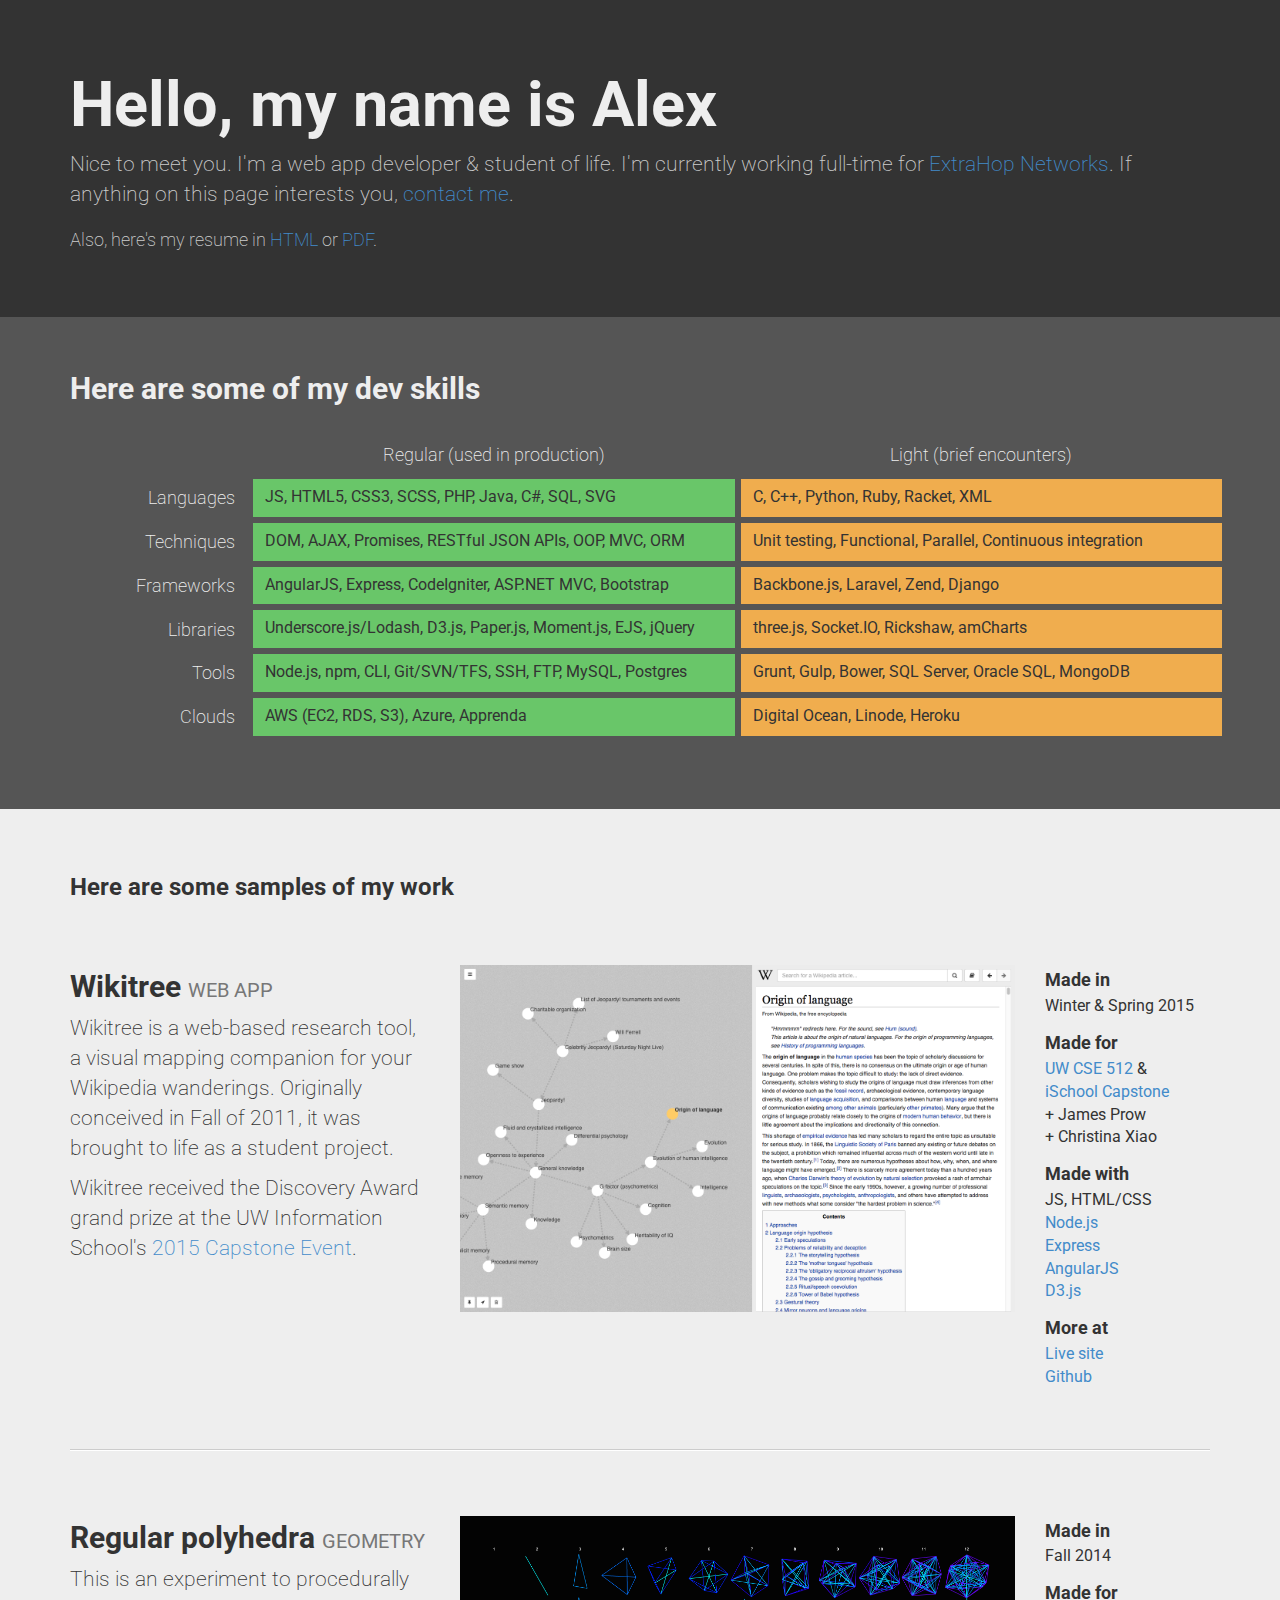
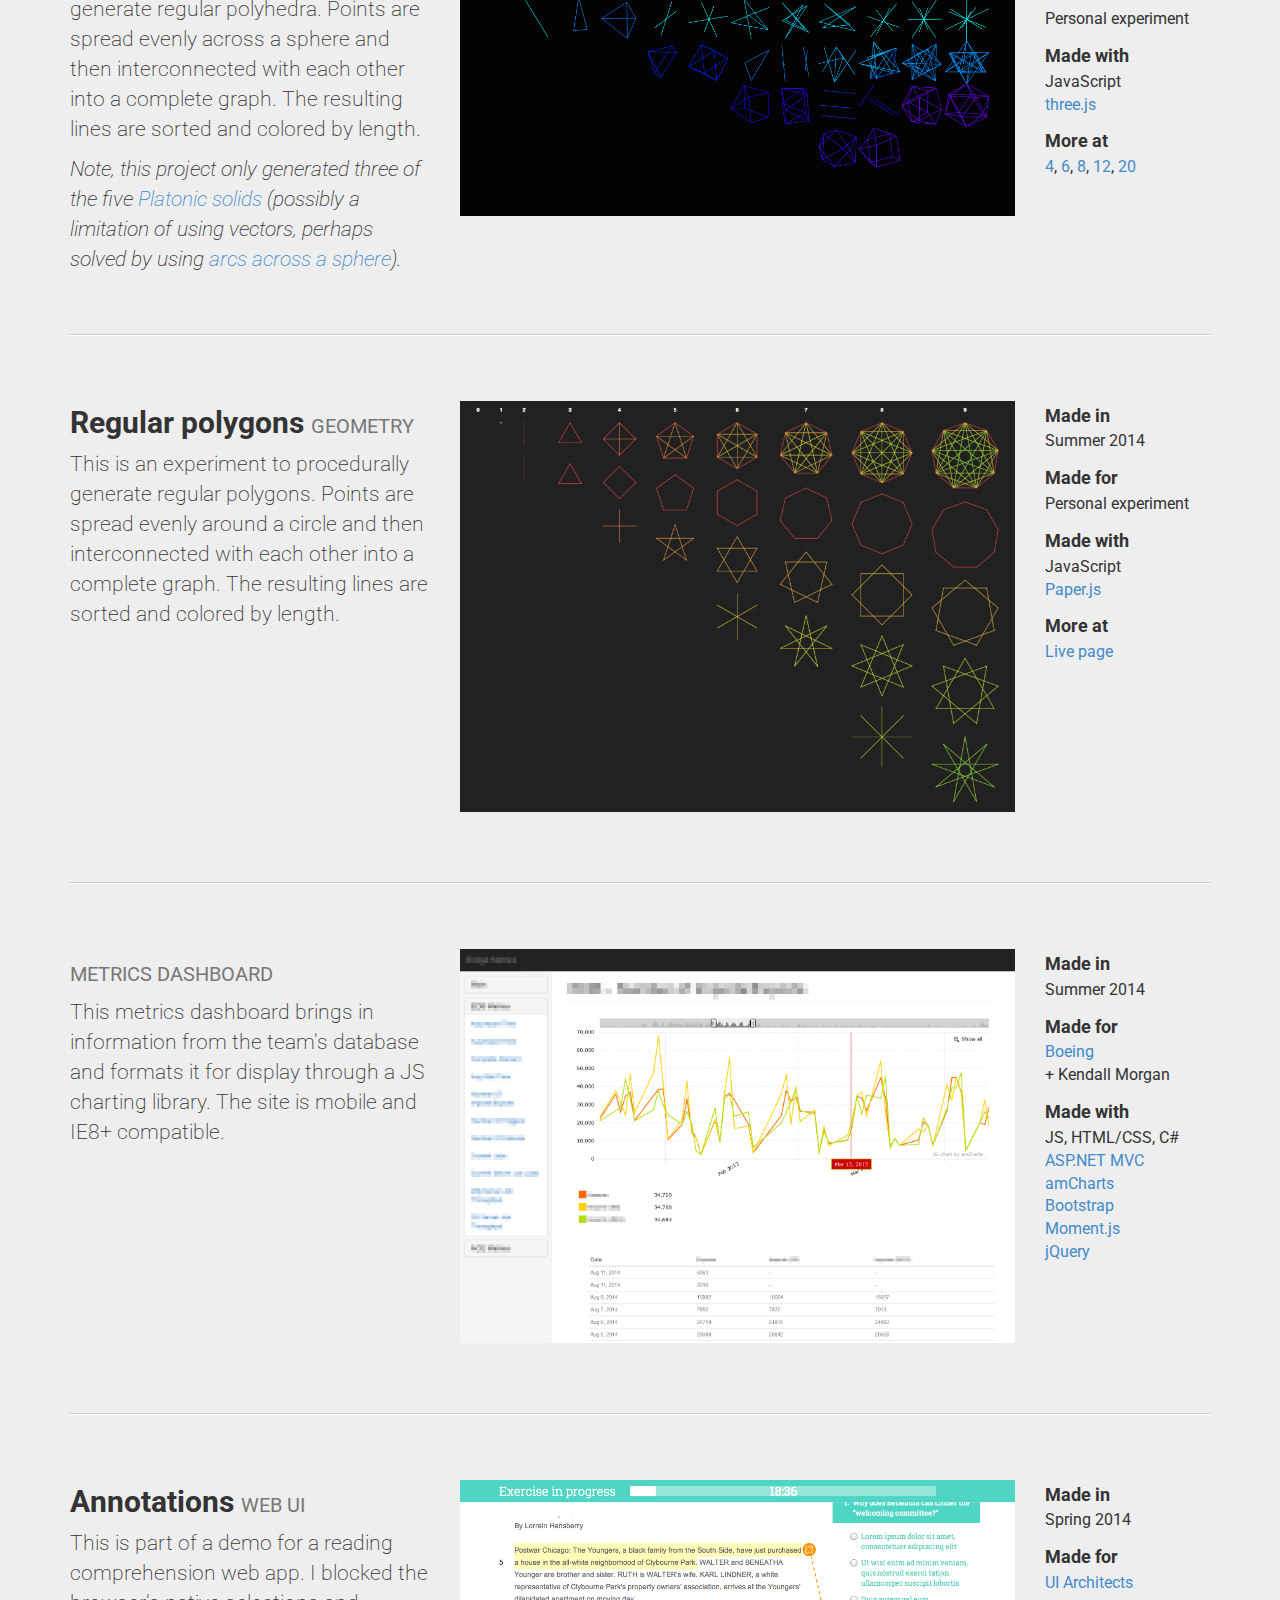
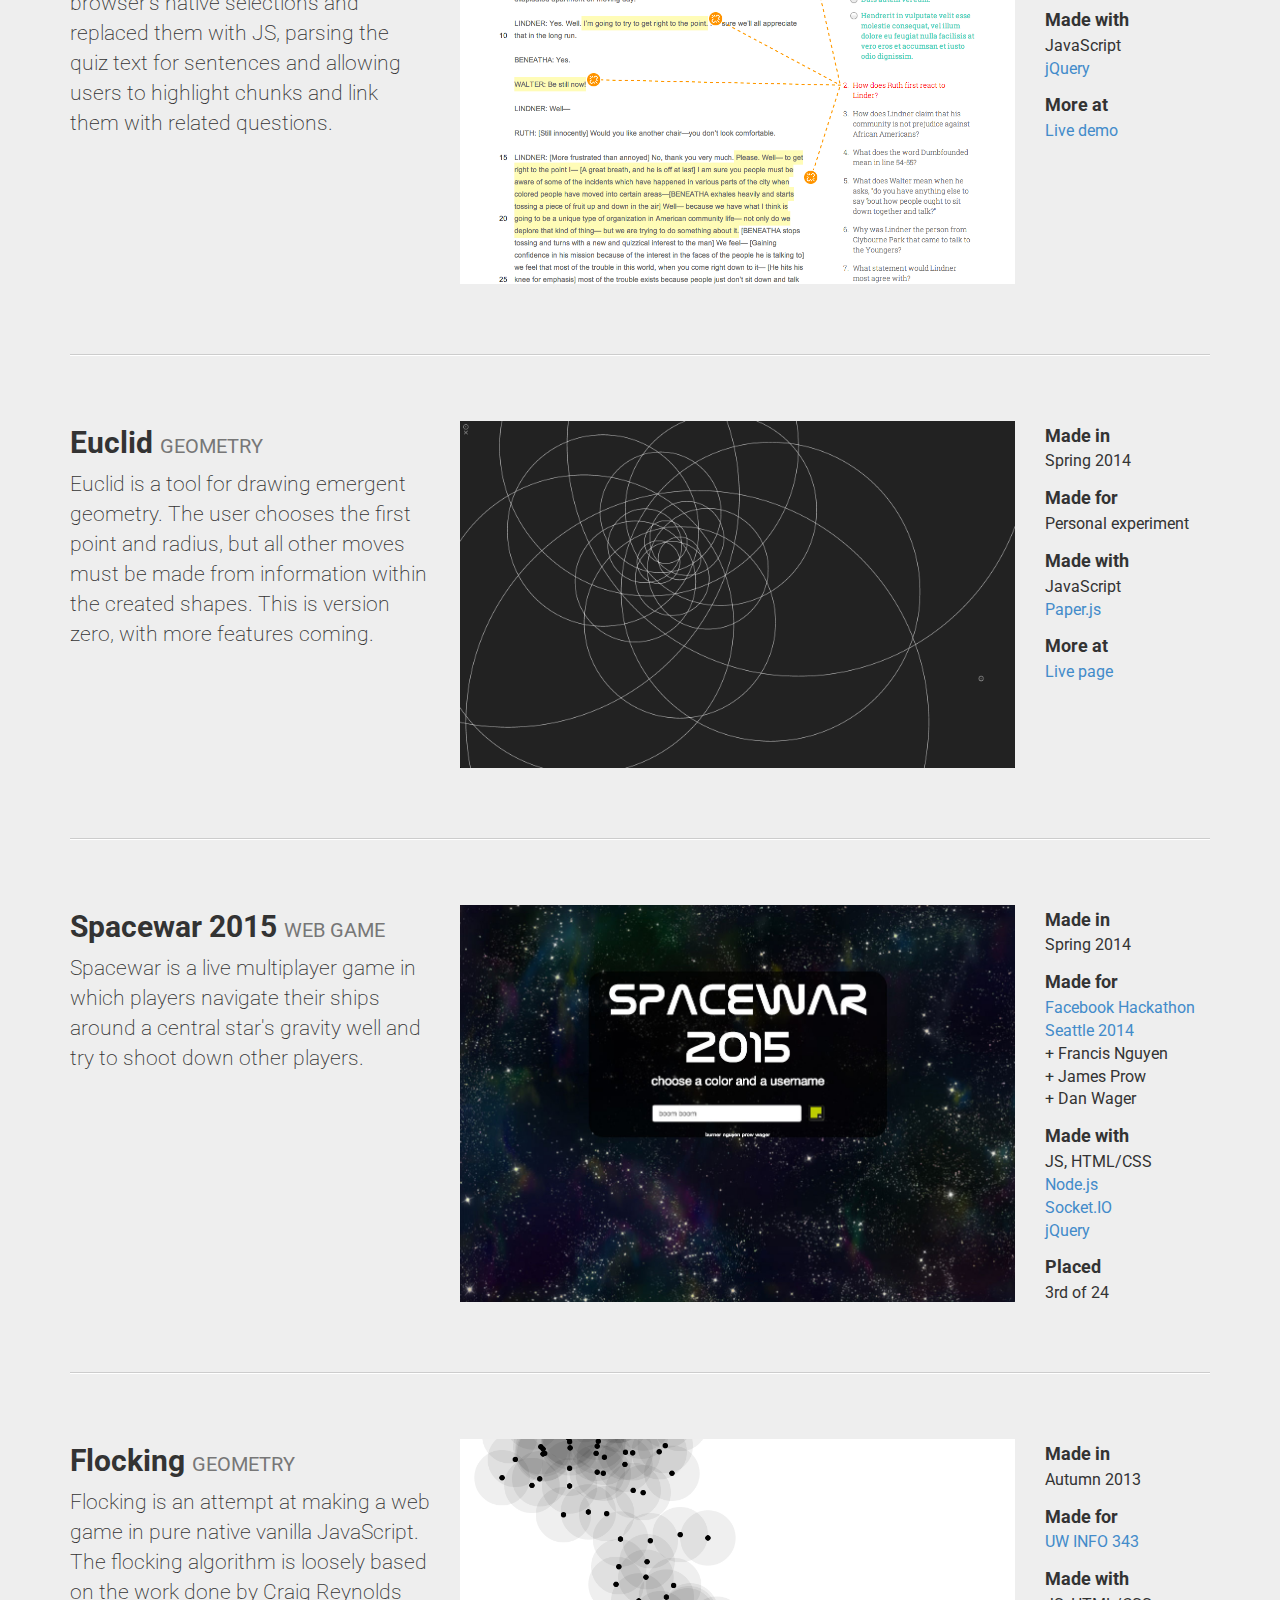
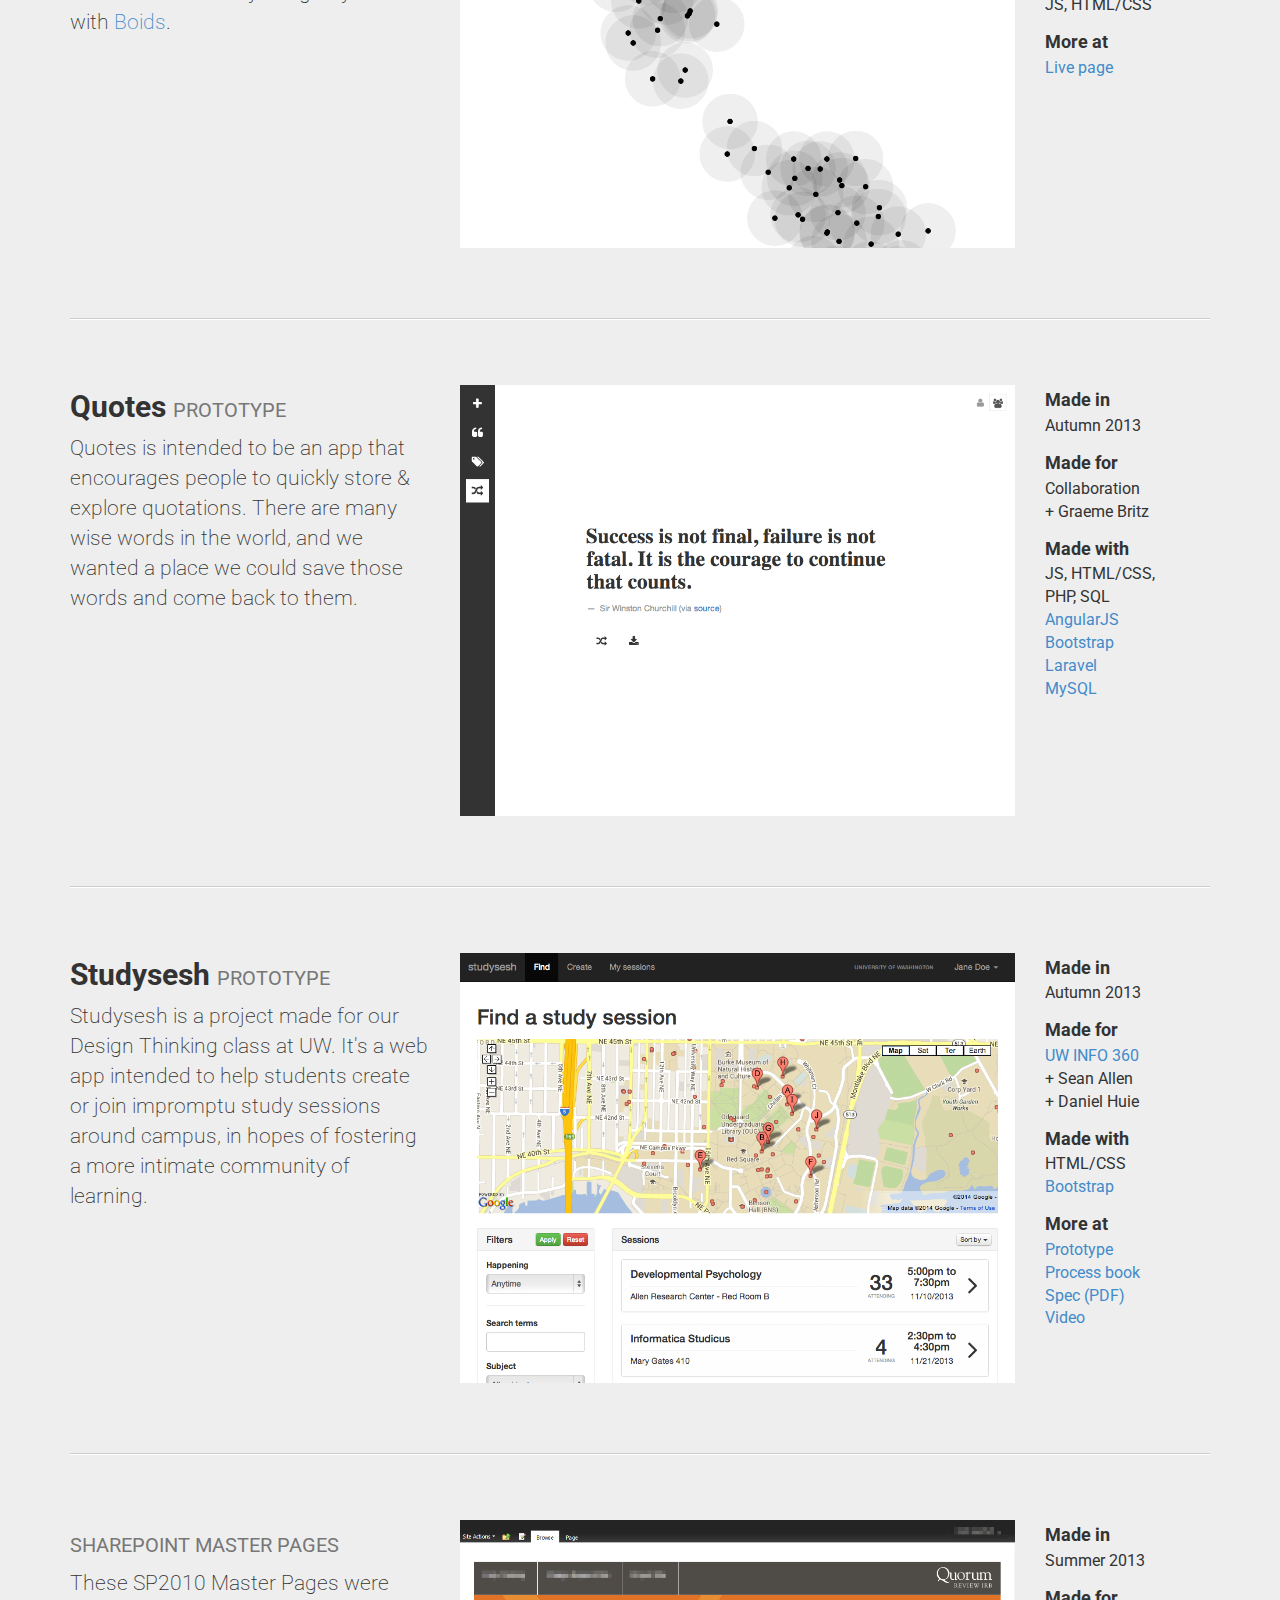
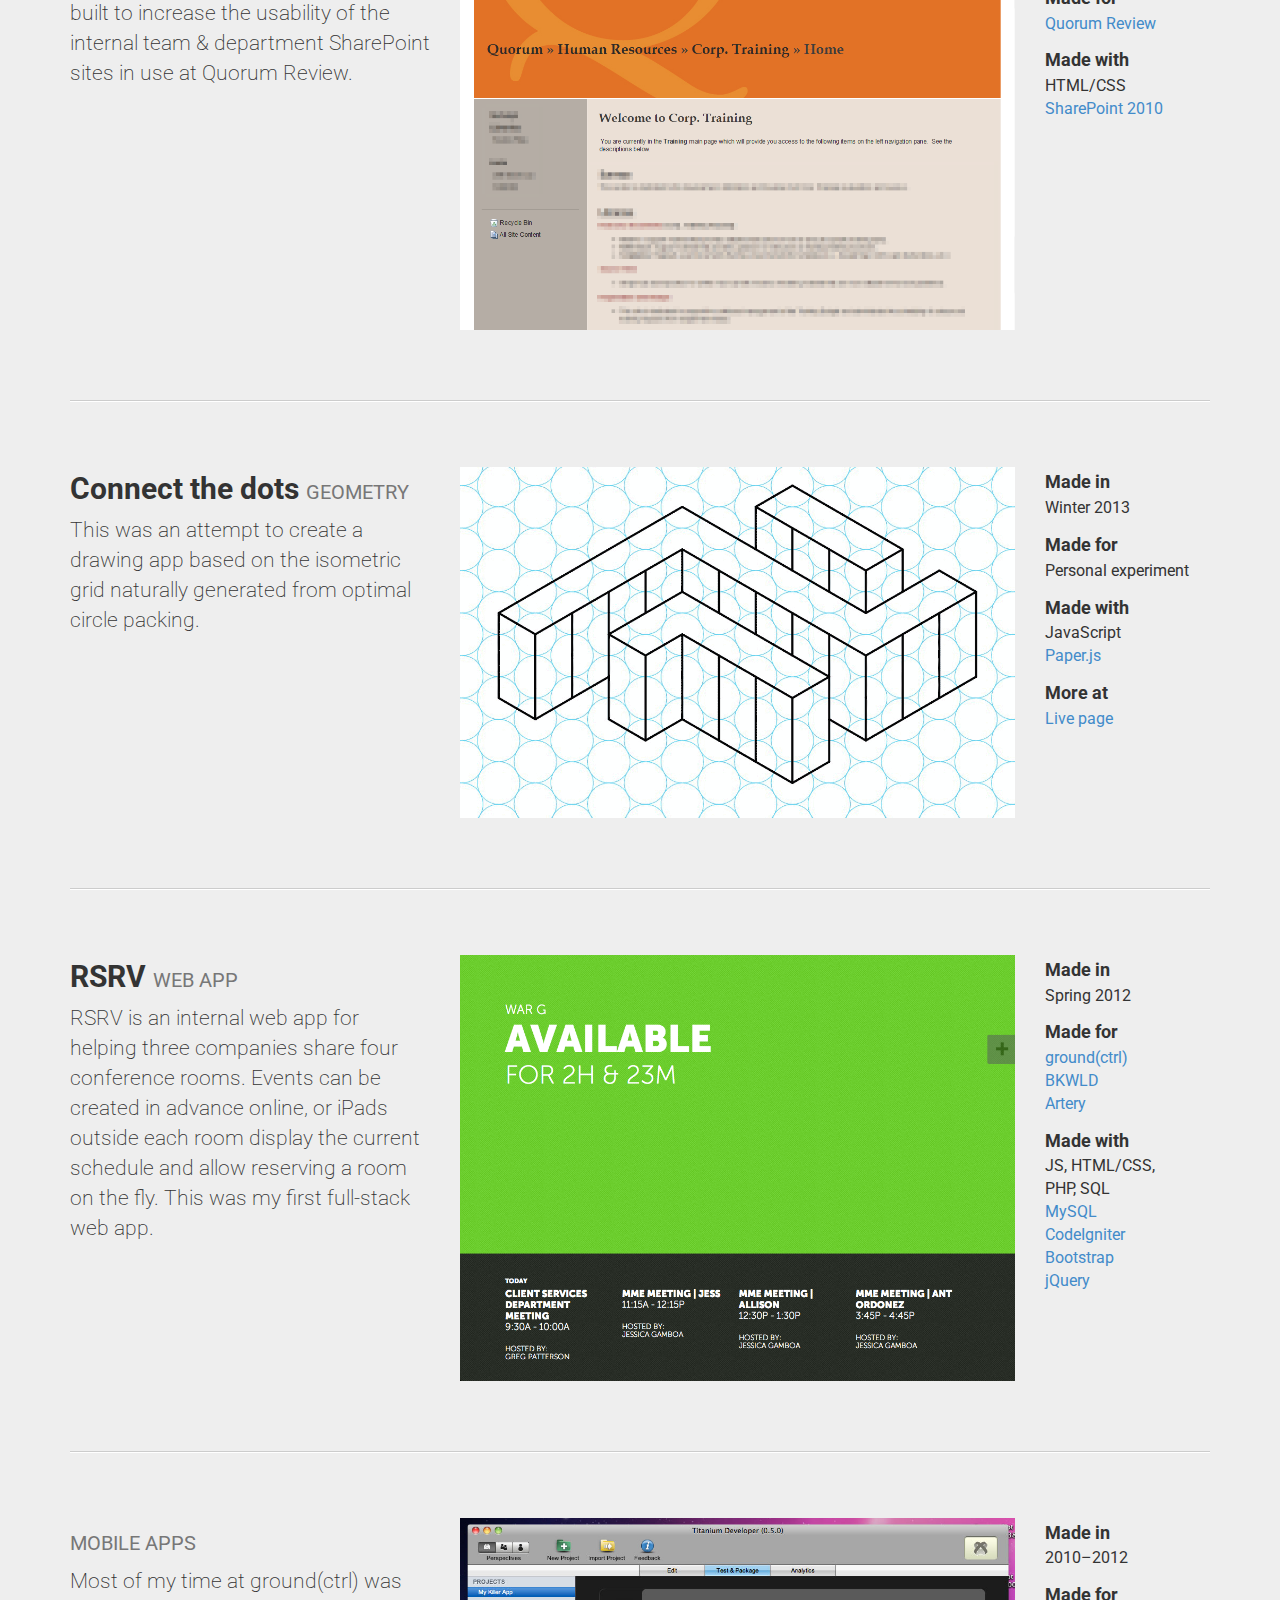
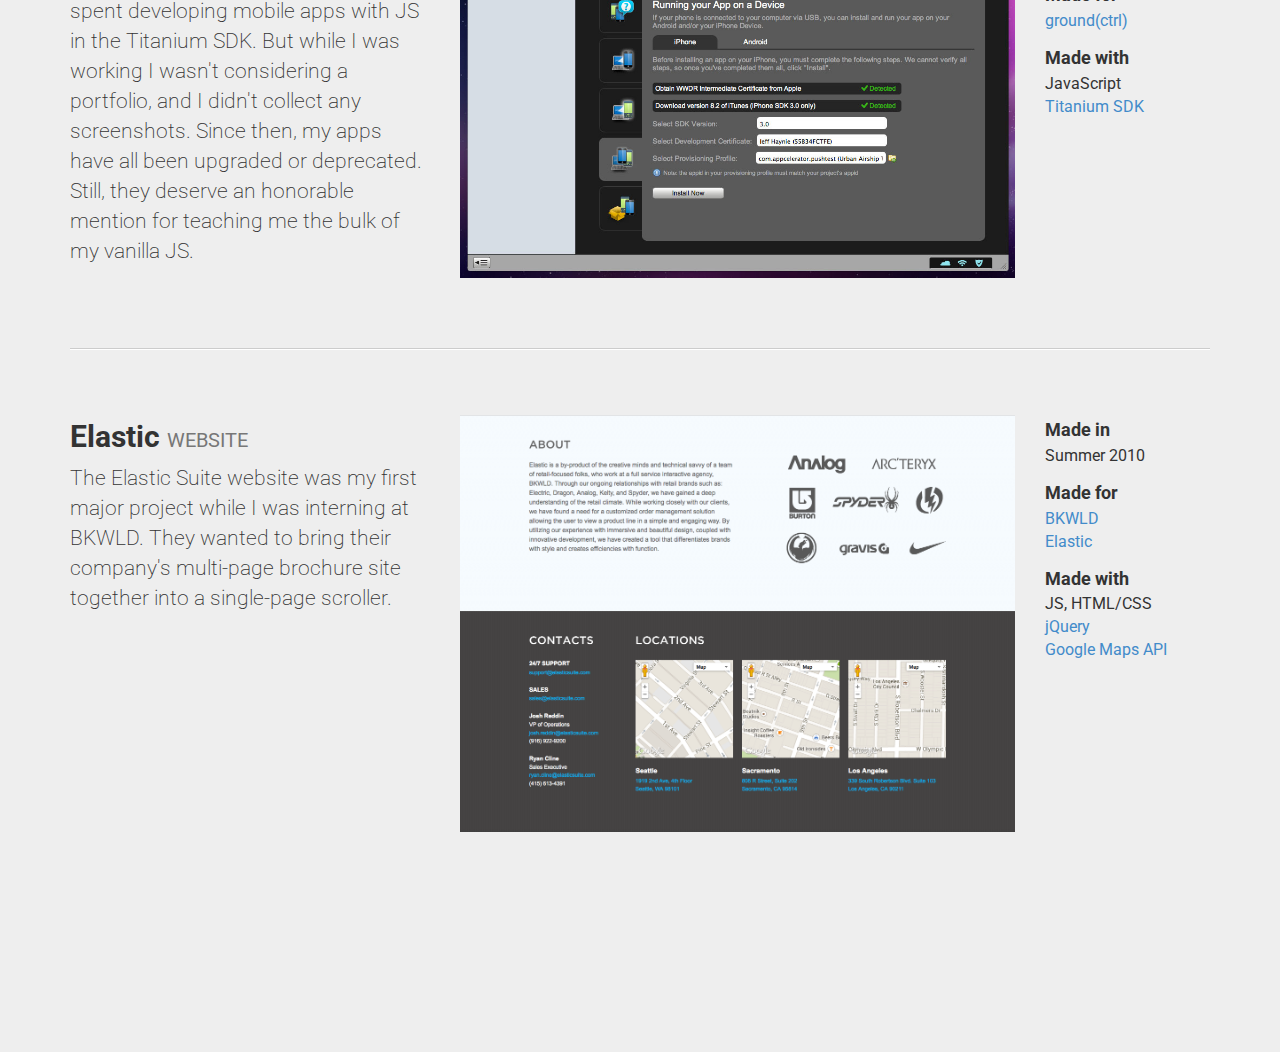
==== commit 2b0fe9ca: "questons" ====
--- a/portfolio/index.html
+++ b/portfolio/index.html
@@ -605,7 +605,7 @@
 							<small>Web UI</small>
 						</h2>
 						<p>
-							This is part of a demo for a reading comprehension web app. I blocked the browser's native selections and replaced them with JS, parsing the quiz text for sentences and allowing users to highlight chunks and link them with related questons.
+							This is part of a demo for a reading comprehension web app. I blocked the browser's native selections and replaced them with JS, parsing the quiz text for sentences and allowing users to highlight chunks and link them with related questions.
 						</p>
 					</div>
 					<div class="col-lg-6 col-sm-8">
